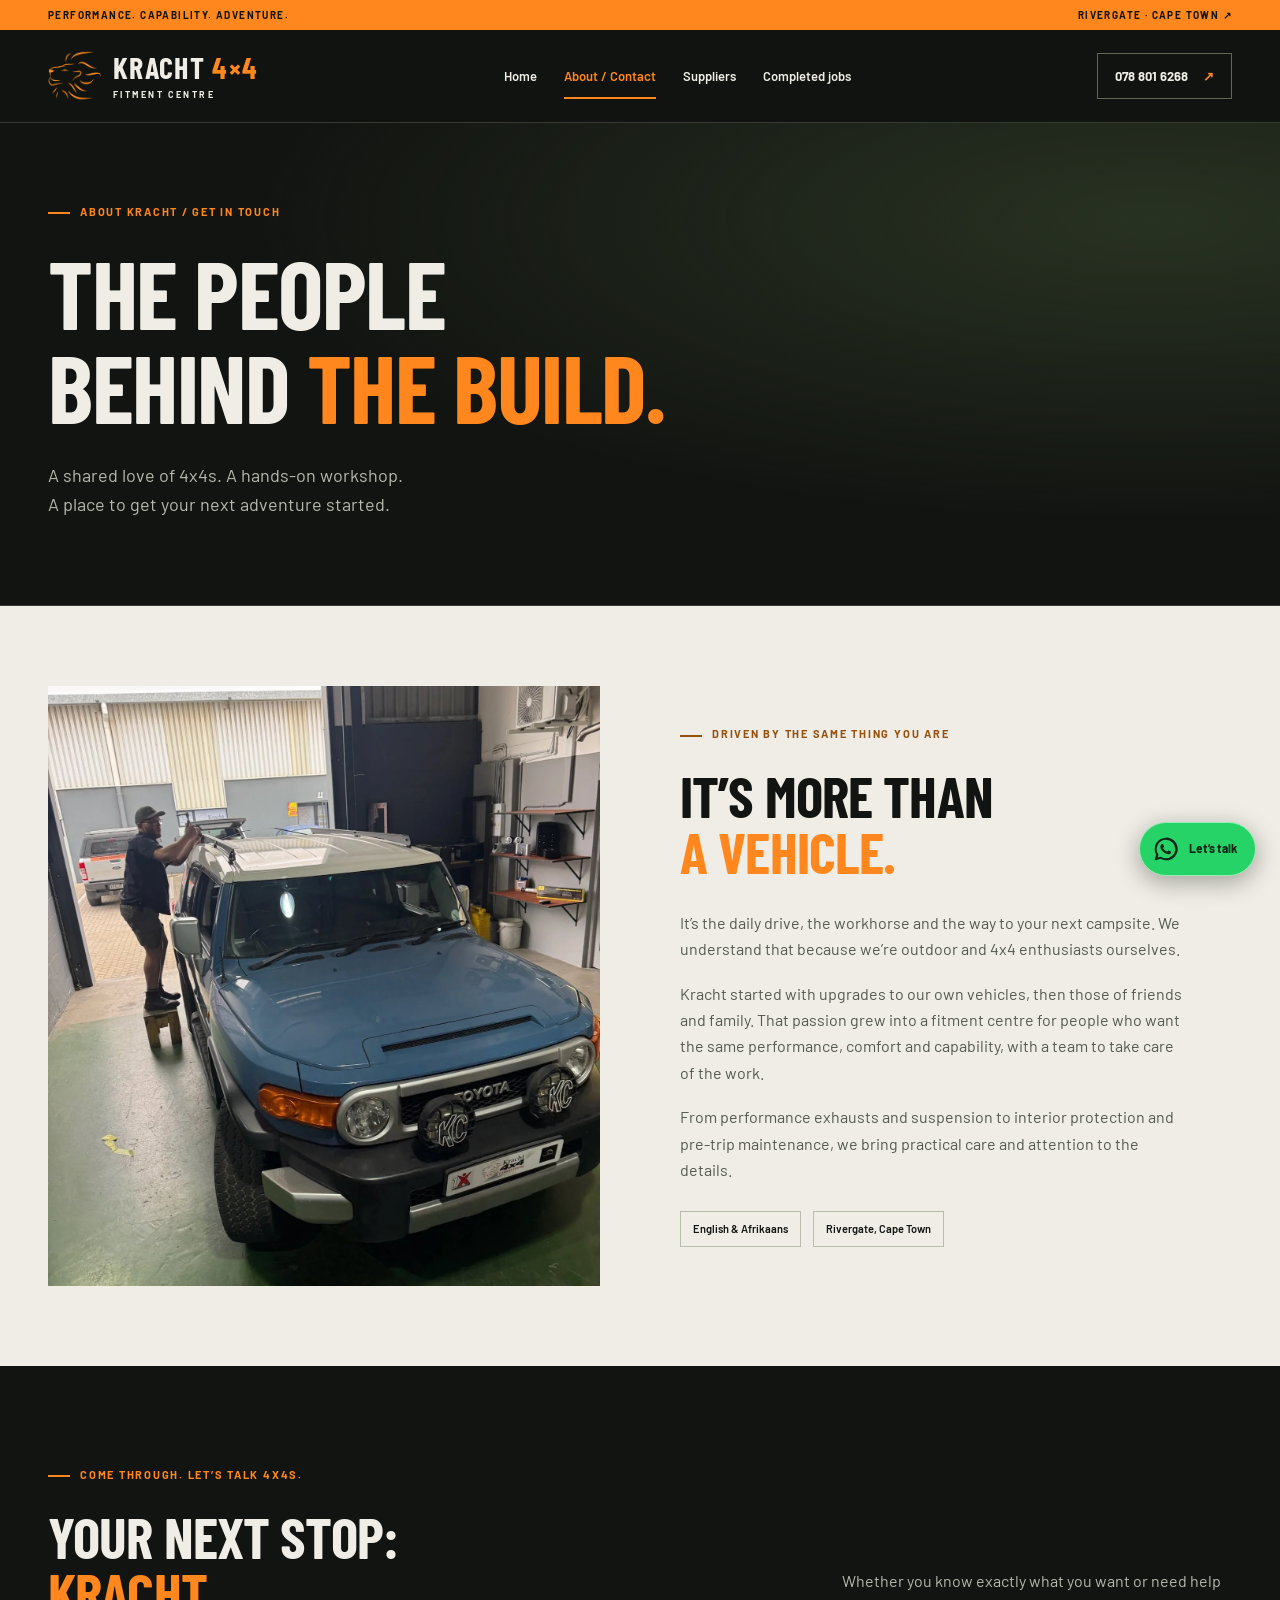
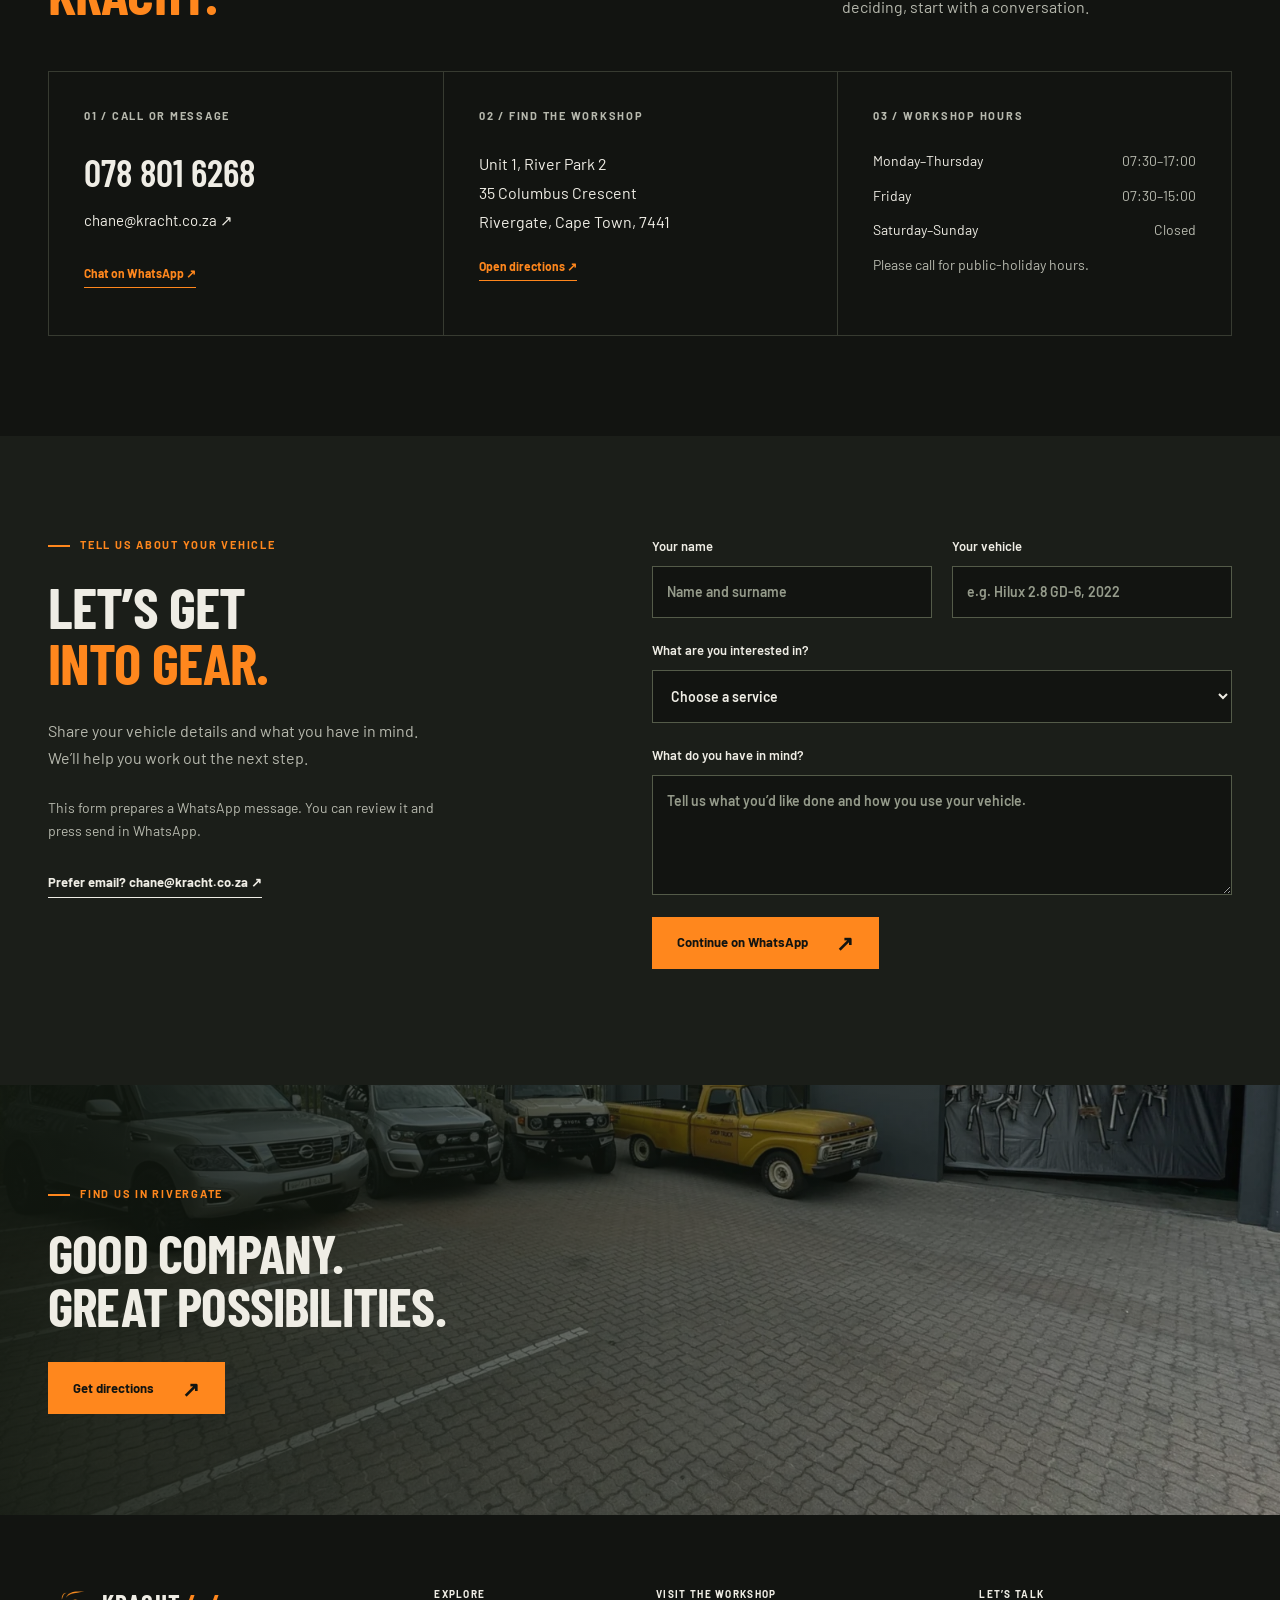
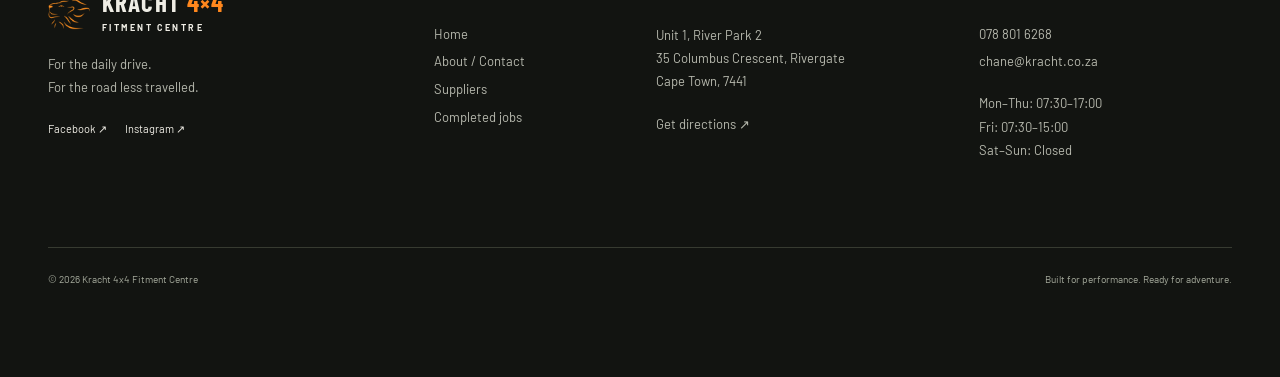
==== about-contact.html @ 754052b8 "Website draft 1" ====
<!doctype html><html lang="en-ZA"><head><meta charset="utf-8"><meta name="viewport" content="width=device-width,initial-scale=1"><title>About & Contact | Kracht 4x4 Cape Town</title><meta name="description" content="Meet Kracht 4x4 and visit our Rivergate workshop. Call 078 801 6268 or email chane@kracht.co.za for fitment, upgrades and maintenance."><meta name="theme-color" content="#121411"><link rel="canonical" href="https://krachtfitmentcentre.co.za/about-contact.html"><meta property="og:type" content="website"><meta property="og:title" content="About & Contact | Kracht 4x4 Cape Town"><meta property="og:description" content="Meet Kracht 4x4 and visit our Rivergate workshop. Call 078 801 6268 or email chane@kracht.co.za for fitment, upgrades and maintenance."><meta property="og:url" content="https://krachtfitmentcentre.co.za/about-contact.html"><meta property="og:image" content="https://krachtfitmentcentre.co.za/assets/site/workshop-lineup.webp"><meta name="twitter:card" content="summary_large_image"><link rel="icon" href="favicon.png"><link rel="preconnect" href="https://fonts.googleapis.com"><link rel="preconnect" href="https://fonts.gstatic.com" crossorigin><link href="https://fonts.googleapis.com/css2?family=Barlow+Condensed:wght@500;600;700;800&family=Barlow:wght@400;500;600;700&display=swap" rel="stylesheet"><link rel="stylesheet" href="assets/css/style.css"><script src="main.js" defer></script><script type="application/ld+json">{"@context": "https://schema.org", "@type": "AutoRepair", "name": "Kracht 4x4 Fitment Centre", "url": "https://krachtfitmentcentre.co.za/", "telephone": "+27788016268", "email": "chane@kracht.co.za", "address": {"@type": "PostalAddress", "streetAddress": "Unit 1, River Park 2, 35 Columbus Crescent, Rivergate", "addressLocality": "Cape Town", "postalCode": "7441", "addressCountry": "ZA"}, "openingHours": ["Mo-Th 07:30-17:00", "Fr 07:30-15:00"], "sameAs": ["https://www.facebook.com/Kracht4x4FitmentCentre", "https://www.instagram.com/kracht_4x4fitment/"]}</script></head><body><a class="skip-link" href="#main">Skip to content</a><div class="topbar"><div class="wrap"><span>PERFORMANCE. CAPABILITY. ADVENTURE.</span><a href="https://www.google.com/maps/dir/?api=1&destination=Kracht+4x4+Fitment+Centre+35+Columbus+Crescent+Cape+Town" target="_blank" rel="noopener">RIVERGATE · CAPE TOWN <span aria-hidden="true">↗</span></a></div></div><header class="site-header"><div class="wrap header-inner"><a class="brand" href="index.html" aria-label="Kracht 4x4 home"><img class="" src="assets/site/kracht-lion.webp" width="240" height="240" alt="" fetchpriority="high" decoding="async"><span>KRACHT <b>4×4</b><small>FITMENT CENTRE</small></span></a><nav id="site-nav" class="main-nav" aria-label="Main navigation"><a href="index.html" >Home</a><a href="about-contact.html" aria-current="page">About / Contact</a><a href="suppliers.html" >Suppliers</a><a href="completed-jobs.html" >Completed jobs</a></nav><a class="header-call" href="tel:+27788016268">078 801 6268 <span aria-hidden="true">↗</span></a><button class="nav-toggle" aria-label="Open menu" aria-controls="site-nav" aria-expanded="false"><span></span><span></span></button></div></header><main id="main"><section class="page-intro"><div class="wrap"><span class="eyebrow">About Kracht / Get in touch</span><h1>THE PEOPLE<br>BEHIND <em>THE BUILD.</em></h1><p>A shared love of 4x4s. A hands-on workshop.<br>A place to get your next adventure started.</p></div></section><section class="about-story cream"><div class="wrap story-split"><div><img class="" src="assets/site/fj-cruiser.webp" width="1400" height="1867" alt="Hands-on roof-rack fitment on an FJ Cruiser at Kracht" fetchpriority="high" decoding="async"></div><div class="story-copy"><span class="eyebrow">Driven by the same thing you are</span><h2>IT’S MORE THAN<br><em>A VEHICLE.</em></h2><p>It’s the daily drive, the workhorse and the way to your next campsite. We understand that because we’re outdoor and 4x4 enthusiasts ourselves.</p><p>Kracht started with upgrades to our own vehicles, then those of friends and family. That passion grew into a fitment centre for people who want the same performance, comfort and capability, with a team to take care of the work.</p><p>From performance exhausts and suspension to interior protection and pre-trip maintenance, we bring practical care and attention to the details.</p><div class="inline-tags"><span>English & Afrikaans</span><span>Rivergate, Cape Town</span></div></div></div></section><section class="section" id="contact"><div class="wrap"><div class="section-head"><div><span class="eyebrow">Come through. Let’s talk 4x4s.</span><h2>YOUR NEXT STOP:<br><em>KRACHT.</em></h2></div><p>Whether you know exactly what you want or need help deciding, start with a conversation.</p></div><div class="contact-grid"><div class="contact-card"><span class="small-label">01 / Call or message</span><a class="contact-large" href="tel:+27788016268">078 801 6268</a><a href="mailto:chane@kracht.co.za">chane@kracht.co.za ↗</a><a class="text-link" href="https://wa.me/27788016268" target="_blank" rel="noopener">Chat on WhatsApp ↗</a></div><div class="contact-card"><span class="small-label">02 / Find the workshop</span><address>Unit 1, River Park 2<br>35 Columbus Crescent<br>Rivergate, Cape Town, 7441</address><a class="text-link" href="https://www.google.com/maps/dir/?api=1&destination=Kracht+4x4+Fitment+Centre+35+Columbus+Crescent+Cape+Town" target="_blank" rel="noopener">Open directions ↗</a></div><div class="contact-card"><span class="small-label">03 / Workshop hours</span><dl class="hours"><div><dt>Monday–Thursday</dt><dd>07:30–17:00</dd></div><div><dt>Friday</dt><dd>07:30–15:00</dd></div><div><dt>Saturday–Sunday</dt><dd>Closed</dd></div></dl><p class="small">Please call for public-holiday hours.</p></div></div></div></section><section class="section muted" id="enquiry"><div class="wrap enquiry-grid"><div><span class="eyebrow">Tell us about your vehicle</span><h2>LET’S GET<br><em>INTO GEAR.</em></h2><p>Share your vehicle details and what you have in mind. We’ll help you work out the next step.</p><p class="form-explain">This form prepares a WhatsApp message. You can review it and press send in WhatsApp.</p><a class="text-link" href="mailto:chane@kracht.co.za">Prefer email? chane@kracht.co.za ↗</a></div><form id="quote-form"><div class="form-row"><label>Your name<input name="name" autocomplete="name" required maxlength="80" placeholder="Name and surname"></label><label>Your vehicle<input name="vehicle" required maxlength="120" placeholder="e.g. Hilux 2.8 GD-6, 2022"></label></div><label>What are you interested in?<select name="service" required><option value="">Choose a service</option>Performance exhausts & ECU tuning</option>Suspension upgrades</option>Maintenance & repairs</option>4x4 accessories & touring</option>Interior upgrades</option>Not sure yet — let’s chat</option></select></label><label>What do you have in mind?<textarea name="message" rows="4" required maxlength="1500" placeholder="Tell us what you’d like done and how you use your vehicle."></textarea></label><button type="submit" class="btn btn-primary">Continue on WhatsApp <span aria-hidden="true">↗</span></button><p id="form-status" role="status" class="small"></p><noscript><p>Please <a href="https://wa.me/27788016268">message us directly on WhatsApp</a> or call 078 801 6268.</p></noscript></form></div></section><section class="workshop-banner"><img class="" src="assets/site/workshop-lineup.webp" width="1600" height="701" alt="Vehicles outside Kracht’s Rivergate workshop" loading="lazy" decoding="async"><div class="wrap"><span class="eyebrow light">Find us in Rivergate</span><h2>GOOD COMPANY.<br>GREAT POSSIBILITIES.</h2><a class="btn btn-primary" href="https://www.google.com/maps/dir/?api=1&destination=Kracht+4x4+Fitment+Centre+35+Columbus+Crescent+Cape+Town">Get directions<span aria-hidden="true">↗</span></a></div></section></main><footer><div class="wrap footer-grid"><div><a class="brand" href="index.html" aria-label="Kracht 4x4 home"><img class="" src="assets/site/kracht-lion.webp" width="240" height="240" alt="" fetchpriority="high" decoding="async"><span>KRACHT <b>4×4</b><small>FITMENT CENTRE</small></span></a><p>For the daily drive.<br>For the road less travelled.</p><div class="socials"><a href="https://www.facebook.com/Kracht4x4FitmentCentre" target="_blank" rel="noopener">Facebook ↗</a><a href="https://www.instagram.com/kracht_4x4fitment/" target="_blank" rel="noopener">Instagram ↗</a></div></div><div><h3>Explore</h3><a href="index.html">Home</a><a href="about-contact.html">About / Contact</a><a href="suppliers.html">Suppliers</a><a href="completed-jobs.html">Completed jobs</a></div><div><h3>Visit the workshop</h3><address>Unit 1, River Park 2<br>35 Columbus Crescent, Rivergate<br>Cape Town, 7441</address><a href="https://www.google.com/maps/dir/?api=1&destination=Kracht+4x4+Fitment+Centre+35+Columbus+Crescent+Cape+Town" target="_blank" rel="noopener">Get directions ↗</a></div><div><h3>Let’s talk</h3><a href="tel:+27788016268">078 801 6268</a><a href="mailto:chane@kracht.co.za">chane@kracht.co.za</a><p>Mon–Thu: 07:30–17:00<br>Fri: 07:30–15:00<br>Sat–Sun: Closed</p></div></div><div class="wrap footer-bottom"><span>© <span data-year>2026</span> Kracht 4x4 Fitment Centre</span><span>Built for performance. Ready for adventure.</span></div></footer><a class="float-whatsapp" href="https://wa.me/27788016268" target="_blank" rel="noopener" aria-label="Chat to Kracht 4x4 on WhatsApp (opens in a new tab)"><svg viewBox="0 0 32 32" aria-hidden="true"><path fill="currentColor" d="M16 3a13 13 0 0 0-11.3 19.4L3 29l6.8-1.8A13 13 0 1 0 16 3Zm0 2.4a10.6 10.6 0 0 1 0 21.2c-2 0-3.8-.5-5.5-1.5l-.5-.3-3.4.9.9-3.3-.3-.5A10.6 10.6 0 0 1 16 5.4Zm-4.6 5.1c-.3 0-.6.1-.8.4-.8.8-1.1 1.7-1 2.7.1 2.1 1.8 4.4 3.4 5.8 1.6 1.4 3.7 2.5 5.7 2.6 1 .1 2.1-.4 2.7-1.2.3-.4.5-1.4.3-1.7-.2-.2-2.6-1.4-2.9-1.4-.4 0-.6.5-1.2 1.1-.2.2-.4.2-.7.1a9.3 9.3 0 0 1-4.1-3.6c-.2-.3-.2-.5 0-.7.5-.6 1-1 1-1.4 0-.3-1-2.6-1.2-2.8-.2-.1-.8-.1-1.2.1Z"/></svg><span>Let’s talk</span></a></body></html>
---- assets/css/style.css ----
:root{--ink:#121411;--panel:#1b1e19;--cream:#efede5;--muted:#b7b9ae;--orange:#ff871d;--line:#373b31;--font:'Barlow',Arial,sans-serif;--display:'Barlow Condensed','Arial Narrow',Impact,sans-serif}
*{box-sizing:border-box}html{scroll-behavior:smooth;scroll-padding-top:100px}body{margin:0;background:var(--ink);color:var(--cream);font-family:var(--font);font-size:17px;line-height:1.6;-webkit-font-smoothing:antialiased}img{max-width:100%;display:block;height:auto}a{color:inherit;text-decoration:none}button,input,select,textarea{font:inherit}button,a{-webkit-tap-highlight-color:transparent}button{cursor:pointer}button:disabled{cursor:default}::selection{background:var(--orange);color:var(--ink)}:focus-visible{outline:3px solid var(--orange);outline-offset:5px}h1,h2,h3,p{margin:0}h1,h2,h3{font-family:var(--display);font-weight:700;line-height:.98;letter-spacing:-.015em}h1{font-size:clamp(64px,7.5vw,116px)}h2{font-size:clamp(42px,4.5vw,68px)}h3{font-size:32px}em{font-style:normal;color:var(--orange)}p{line-height:1.65}button svg{pointer-events:none}.wrap{width:min(1280px,calc(100% - 96px));margin-inline:auto}.section{padding:100px 0}.cream{background:var(--cream);color:var(--ink)}.muted{background:var(--panel)}.eyebrow,.small-label{font-size:11px;font-weight:700;letter-spacing:.16em;text-transform:uppercase;display:block}.eyebrow{color:var(--orange);margin-bottom:24px}.cream .eyebrow{color:#96500e}.eyebrow:before{content:'';display:inline-block;width:22px;height:2px;background:currentColor;vertical-align:middle;margin-right:10px}.small-label{color:var(--muted)}.cream .small-label{color:#55594e}.small{font-size:14px;color:var(--muted)}.skip-link{position:fixed;z-index:100;left:20px;top:-70px;background:var(--orange);color:var(--ink);padding:12px}.skip-link:focus{top:10px}.topbar{background:var(--orange);color:var(--ink);font-size:10px;font-weight:700;letter-spacing:.14em;padding:7px 0}.topbar .wrap{display:flex;justify-content:space-between}.site-header{position:sticky;top:0;z-index:30;background:rgba(18,20,17,.98);border-bottom:1px solid var(--line)}.header-inner{display:flex;align-items:center;justify-content:space-between;height:92px;gap:28px}.brand{display:flex;align-items:center;gap:12px;flex-shrink:0}.brand img{width:53px;height:53px;object-fit:contain}.brand>span{font-family:var(--display);font-size:30px;font-weight:700;line-height:1;letter-spacing:.045em}.brand b{color:var(--orange)}.brand small{display:block;font:700 9px var(--font);letter-spacing:.27em;margin-top:7px}.main-nav{display:flex;gap:27px;align-items:center}.main-nav a{font-size:13px;font-weight:600;padding:35px 0;position:relative}.main-nav a:hover,.main-nav a[aria-current]{color:var(--orange)}.main-nav a[aria-current]:after{content:'';height:2px;background:var(--orange);position:absolute;bottom:22px;left:0;right:0}.header-call{padding:12px 17px;border:1px solid #5f6653;font-size:13px;font-weight:700;white-space:nowrap}.header-call span{color:var(--orange);margin-left:12px}.nav-toggle{display:none;background:none;border:1px solid var(--line);width:44px;height:44px;padding:10px;color:var(--cream)}.nav-toggle span{display:block;height:2px;background:currentColor;margin:6px 0;transition:transform .2s}.btn{display:inline-flex;gap:28px;align-items:center;justify-content:space-between;min-height:52px;padding:14px 24px;font-size:13px;font-weight:700;border:1px solid transparent;transition:background .2s,transform .2s}.btn span{font-size:21px;line-height:1}.btn-primary{background:var(--orange);color:var(--ink)}.btn-primary:hover{background:#ffa447;transform:translateY(-2px)}.btn-outline{border-color:#666d5c;background:transparent;color:var(--cream)}.btn-outline:hover{background:#31352c}.cream .btn-outline{color:var(--ink);border-color:#898c80}.cream .btn-outline:hover{background:#dfddd2}.actions{display:flex;gap:12px;flex-wrap:wrap}.text-link{display:inline-block;font-size:13px;font-weight:700;border-bottom:1px solid currentColor;padding-bottom:4px}.text-link:hover{color:var(--orange)}
.hero{position:relative;isolation:isolate;min-height:725px;overflow:hidden;background:#171d17}.hero-visual{position:absolute;inset:0 0 0 39%;z-index:-3}.hero-visual img{width:100%;height:100%;object-fit:cover;object-position:50% 55%}.hero-shade{position:absolute;inset:0;z-index:-2;background:linear-gradient(90deg,#121811 0%,#121811f2 27%,#12181197 48%,#12181108 72%),linear-gradient(0deg,#121811 0%,transparent 28%)}.hero:after{content:'';position:absolute;width:1px;background:#ffffff17;left:calc(50% - 1px);top:0;bottom:0;z-index:-1}.hero-content{padding-top:77px;padding-bottom:145px}.hero h1{font-size:clamp(70px,7.5vw,114px);line-height:.9;letter-spacing:-.018em;max-width:630px}.hero-content p{font-size:19px;color:#d0d3c7;margin:28px 0 31px;line-height:1.55}.hero .eyebrow{font-size:10px;margin-bottom:25px}.hero-caption{position:absolute;right:48px;bottom:150px;text-align:right;text-shadow:0 2px 5px #000}.hero-caption span{display:block;font-size:9px;letter-spacing:.18em}.hero-caption b{font-size:12px}.hero-bottom{position:absolute;bottom:0;left:0;right:0;border-top:1px solid #ffffff33;display:flex;align-items:center;gap:42px;height:82px;font-size:10px;letter-spacing:.14em;font-weight:600;color:#d5d7ce}.hero-bottom a{margin-left:auto;font-size:25px}.supplier-strip{background:#e7e5dc;color:var(--ink);padding:28px 0}.supplier-strip>.wrap{display:flex;gap:25px;align-items:center}.supplier-strip .small-label{color:#50544a;min-width:110px;font-size:9px}.brand-row{flex:1;display:grid;grid-template-columns:repeat(6,1fr);gap:18px}.brand-row img{height:64px;width:100%;object-fit:contain;mix-blend-mode:multiply}.supplier-strip .text-link{font-size:11px;white-space:nowrap}.section-head{display:flex;align-items:flex-end;justify-content:space-between;gap:50px;margin-bottom:50px}.section-head>p{max-width:390px;color:#555a4e;font-size:16px}.service-grid{display:grid;grid-template-columns:repeat(4,1fr);border-top:1px solid #bfc0b4}.service-card{padding:30px 28px 10px 0;position:relative}.service-card+.service-card{padding-left:28px;border-left:1px solid #c6c8bc}.service-number{display:block;color:#7c8172;font-size:11px;letter-spacing:.12em;margin-bottom:40px}.service-card h3{font-size:35px;line-height:1.05;text-transform:uppercase}.service-card p{font-size:15px;color:#53594b;margin:23px 0 32px}.service-card .small-label{font-size:9px;letter-spacing:.1em}.story-split{display:grid;grid-template-columns:1fr 1fr;gap:95px;align-items:center}.story-photo{position:relative}.story-photo>img{width:100%;height:600px;object-fit:cover;object-position:50% 62%}.photo-note{position:absolute;bottom:0;left:0;background:var(--orange);color:var(--ink);padding:14px 24px;font-size:10px;letter-spacing:.15em;font-weight:700}.story-copy h2{margin-bottom:30px}.story-copy p{color:var(--muted);margin:18px 0;font-size:16px;max-width:510px}.story-copy .btn{margin-top:20px}.cream .story-copy p{color:#55594e}.jobs-grid{display:grid;grid-template-columns:repeat(3,minmax(0,1fr));gap:28px;align-items:start}.job-card{background:var(--ink);border:1px solid var(--line);min-width:0}.job-photo{position:relative;height:330px;overflow:hidden}.zoom-photo{border:0;padding:0;background:none;display:block;width:100%;height:100%;text-align:left;position:relative}.zoom-photo img{width:100%;height:100%;object-fit:cover;transition:transform .5s}.zoom-photo:hover img{transform:scale(1.035)}.zoom-photo:focus-visible{outline-offset:-5px}.zoom-mark{position:absolute;right:16px;top:16px;width:34px;height:34px;background:#121411cf;color:var(--cream);display:grid;place-items:center;font-size:23px}.photo-label{position:absolute;bottom:0;left:0;padding:9px 16px;color:var(--ink);background:var(--orange);font-size:9px;font-weight:700;letter-spacing:.13em;text-transform:uppercase;pointer-events:none}.job-copy{padding:25px}.job-copy h3{font-size:29px;text-transform:uppercase;line-height:1.1}.job-copy p{font-size:15px;color:var(--muted);margin:15px 0 20px}.job-copy .text-link{font-size:12px}.job-copy details{border-top:1px solid var(--line);margin-top:20px}.job-copy summary{padding:18px 0 0;font-size:13px;font-weight:600;cursor:pointer;list-style:none;display:flex;justify-content:space-between}.job-copy summary::-webkit-details-marker{display:none}.job-copy summary span{color:var(--orange)}.job-copy details[open] summary span{transform:rotate(45deg)}.job-detail{padding-top:1px}.job-detail img{width:100%;max-height:350px;object-fit:cover;margin-top:12px}.job-detail a{display:inline-block;color:var(--orange);font-size:12px;margin-top:20px}.review-section{padding:90px 0;background:var(--cream);color:var(--ink)}.review-inner{display:grid;grid-template-columns:1fr 1.4fr;gap:100px;align-items:center}.review-inner .eyebrow{color:#96500e}.review-inner h2{font-size:46px}.review-inner blockquote{margin:0;border-left:2px solid #b5b9a9;padding-left:45px}.review-inner blockquote p{font-size:24px;line-height:1.5;font-weight:500}.review-inner cite{display:block;font-style:normal;font-size:12px;margin-top:20px}.review-inner blockquote a{display:inline-block;font-size:12px;margin-top:15px;text-decoration:underline}.cta{padding:74px 0;background:var(--orange);color:var(--ink);position:relative;overflow:hidden}.cta:after{content:'4×4';font-family:var(--display);font-size:320px;font-weight:800;position:absolute;right:15%;top:-65px;opacity:.055;pointer-events:none}.cta .wrap{display:flex;justify-content:space-between;gap:45px;align-items:center;position:relative;z-index:1}.cta .eyebrow{color:#492c11}.cta h2{font-size:78px}.cta p{font-size:18px;margin-bottom:25px}.cta .btn-primary{background:var(--ink);color:var(--cream)}.cta .btn-primary:hover{background:#343a2d}footer{padding-top:75px}.footer-grid{display:grid;grid-template-columns:1.35fr .7fr 1.1fr 1fr;gap:45px;padding-bottom:65px}.footer-grid h3{font-family:var(--font);font-size:10px;letter-spacing:.13em;text-transform:uppercase;margin-bottom:24px}.footer-grid p,.footer-grid address{font-size:13px;color:var(--muted);font-style:normal;line-height:1.8;margin:20px 0}.footer-grid>div>a:not(.brand){display:block;font-size:13px;color:var(--muted);margin:7px 0}.footer-grid a:hover{color:var(--orange)}.footer-grid .brand img{width:42px;height:42px}.footer-grid .brand>span{font-size:25px}.socials{display:flex;gap:18px;font-size:11px}.footer-bottom{display:flex;justify-content:space-between;gap:20px;font-size:10px;color:#a6ab9d;padding:23px 0 90px;border-top:1px solid var(--line)}.float-whatsapp{position:fixed;right:24px;bottom:24px;display:flex;gap:9px;align-items:center;z-index:35;background:#25d366;color:#102316;border:1px solid #9aebb6;border-radius:99px;padding:12px 18px 12px 12px;box-shadow:0 6px 25px #0005;font-size:12px;font-weight:700;transition:transform .2s}.float-whatsapp svg{width:28px;height:28px}.float-whatsapp:hover{transform:translateY(-3px)}
.page-intro{padding:80px 0 85px;background:radial-gradient(ellipse at 90% 20%,#283222 0%,transparent 55%),var(--ink);border-bottom:1px solid var(--line)}.page-intro h1{max-width:1000px;font-size:clamp(60px,7.5vw,110px)}.page-intro>div>p{margin-top:28px;color:var(--muted);font-size:18px}.about-story{padding:80px 0}.about-story img{width:100%;height:600px;object-fit:cover;object-position:50% 55%}.about-story .story-split{gap:80px}.inline-tags{display:flex;flex-wrap:wrap;gap:12px;margin-top:28px}.inline-tags span{padding:8px 12px;border:1px solid #b9bdae;font-size:11px;font-weight:600}.contact-grid{display:grid;grid-template-columns:repeat(3,1fr);border:1px solid var(--line)}.contact-card{padding:35px}.contact-card+.contact-card{border-left:1px solid var(--line)}.contact-card .small-label{margin-bottom:26px}.contact-card address{font-style:normal;line-height:1.8;font-size:16px}.contact-card>a{display:block;font-size:15px;margin-bottom:12px}.contact-card .contact-large{font-family:var(--display);font-size:38px;font-weight:600;line-height:1.2;white-space:nowrap}.contact-card .text-link{display:inline-block;margin-top:20px;font-size:12px;color:var(--orange)}.hours{margin:0}.hours>div{display:flex;justify-content:space-between;gap:10px;font-size:14px;margin-bottom:12px}.hours dd{margin:0;color:var(--muted);white-space:nowrap}.enquiry-grid{display:grid;grid-template-columns:1fr 1.15fr;gap:100px}.enquiry-grid h2{margin-bottom:28px}.enquiry-grid>div>p{color:var(--muted);max-width:400px;font-size:16px}.enquiry-grid .form-explain{font-size:14px;margin:25px 0}.enquiry-grid .text-link{font-size:13px}form label{display:block;font-size:13px;font-weight:600;margin-bottom:22px}.form-row{display:grid;grid-template-columns:1fr 1fr;gap:20px}input,select,textarea{display:block;width:100%;margin-top:9px;border:1px solid #545b49;background:var(--ink);color:var(--cream);padding:14px;font-size:14px;border-radius:0}textarea{resize:vertical;min-height:120px}input::placeholder,textarea::placeholder{color:#959b8b}select{min-height:53px}#form-status{margin-top:16px}#form-status a{color:var(--orange);text-decoration:underline}.workshop-banner{position:relative;min-height:430px;display:flex;align-items:center;isolation:isolate}.workshop-banner>img{position:absolute;inset:0;width:100%;height:100%;object-fit:cover;z-index:-2}.workshop-banner:after{content:'';position:absolute;inset:0;background:linear-gradient(90deg,#11170feb, #11170f45);z-index:-1}.workshop-banner h2{font-size:54px;margin-bottom:30px}.workshop-banner .wrap{padding:70px 0}.filter-heading{display:flex;justify-content:space-between;align-items:center;margin-bottom:25px;gap:20px}.filter-heading .eyebrow{margin:0}.result-count{font-size:12px;color:var(--muted)}.cream .result-count{color:#525848}.filter-bar{display:flex;gap:8px;flex-wrap:wrap;margin-bottom:40px}.filter-btn{background:transparent;color:var(--cream);border:1px solid #666c5b;padding:10px 20px;min-height:44px;font-size:12px;font-weight:600}.filter-btn[aria-pressed=true]{background:var(--orange);color:var(--ink);border-color:var(--orange)}.filter-btn:hover{border-color:var(--orange)}.cream .filter-btn{color:var(--ink);border-color:#a5aa98}.cream .filter-btn[aria-pressed=true]{background:var(--ink);color:var(--cream)}.supplier-grid{display:grid;grid-template-columns:repeat(4,minmax(0,1fr));gap:20px}.supplier-card{background:#fff;border:1px solid #d4d7cb;min-width:0}.supplier-logo{height:155px;display:flex;align-items:center;justify-content:center;padding:20px}.supplier-logo img{width:100%;height:100%;object-fit:contain}.supplier-card>div:last-child{padding:17px 20px 20px;border-top:1px solid #e3e5dc}.supplier-card h2{font-family:var(--font);font-size:15px;line-height:1.4;letter-spacing:0;font-weight:600}.supplier-card .small-label{font-size:9px;margin-top:6px;letter-spacing:.1em}.supplier-note{font-size:14px;color:#53594b;padding-top:35px;max-width:670px}.supplier-end{display:grid;grid-template-columns:1fr 1fr;gap:100px;align-items:center}.supplier-end p{color:var(--muted);margin-bottom:25px}.gallery-footer{margin-top:55px;text-align:center;padding:35px;border-top:1px solid var(--line)}.gallery-footer p{color:var(--muted);margin-bottom:15px;font-size:15px}[hidden]{display:none!important}dialog{background:var(--ink);border:1px solid #5c6251;color:var(--cream);max-width:min(1000px,92vw);max-height:92dvh;padding:20px;overflow:auto}dialog::backdrop{background:#000d;backdrop-filter:blur(5px)}dialog>img{max-height:76dvh;width:auto;max-width:100%;object-fit:contain;margin:auto}dialog>p{padding-top:15px;font-size:14px}.dialog-close{position:sticky;top:0;float:right;z-index:2;border:1px solid #fff6;background:var(--ink);color:white;font-size:28px;width:42px;height:42px;margin-bottom:10px}
@media(min-width:1600px){.hero-visual{left:45%}.hero-visual img{object-position:50% 60%}}
@media(max-width:1150px){.wrap{width:calc(100% - 64px)}.main-nav{gap:20px}.header-call{display:none}.hero{min-height:690px}.hero-content{padding-top:70px}.hero h1{font-size:95px}.hero-caption{right:32px}.supplier-strip .small-label{display:none}.story-split,.about-story .story-split{gap:50px}.story-photo>img{height:520px}.service-card{padding-right:18px}.service-card+.service-card{padding-left:18px}.service-card h3{font-size:30px}.contact-card{padding:25px}.contact-card .contact-large{font-size:32px}.enquiry-grid{gap:50px}.footer-grid{gap:28px}.job-photo{height:280px}.job-copy{padding:20px}.supplier-grid{gap:15px}}
@media(max-width:850px){.wrap{width:calc(100% - 40px)}.topbar{font-size:9px}.topbar .wrap>span{letter-spacing:.06em}.header-inner{height:76px}.brand img{width:43px;height:43px}.brand>span{font-size:26px}.nav-toggle{display:block}.main-nav{display:none;position:absolute;left:0;right:0;top:76px;background:var(--ink);border-bottom:1px solid var(--line);padding:18px 24px 28px;box-shadow:0 20px 30px #0005;max-height:calc(100dvh - 76px);overflow:auto}.main-nav.open{display:flex;flex-direction:column;align-items:stretch;gap:0}.main-nav a{padding:17px 0;font-size:17px;border-bottom:1px solid var(--line)}.main-nav a[aria-current]:after{display:none}.nav-toggle[aria-expanded=true] span:first-child{transform:translateY(4px) rotate(45deg)}.nav-toggle[aria-expanded=true] span:last-child{transform:translateY(-4px) rotate(-45deg)}.section{padding:72px 0}.hero{min-height:720px}.hero-visual{inset:0 0 0 20%}.hero-shade{background:linear-gradient(90deg,#121811eb,#12181180 60%,#12181144),linear-gradient(0deg,#121811,transparent 55%)}.hero-content{padding-top:65px}.hero h1{font-size:89px}.hero-caption{display:none}.hero-bottom{gap:20px;font-size:8px;letter-spacing:.08em}.hero-bottom span:nth-child(2){display:none}.supplier-strip .wrap{display:block}.brand-row{gap:15px}.supplier-strip .text-link{display:block;text-align:center;width:max-content;margin:18px auto 0}.brand-row img{height:45px}.section-head{gap:25px}.section-head>p{max-width:300px}.service-grid{grid-template-columns:repeat(2,1fr)}.service-card{padding:25px 25px 30px 0!important}.service-card+.service-card{border-left:0}.service-card:nth-child(even){padding-left:25px!important;border-left:1px solid #c6c8bc}.service-card:nth-child(n+3){border-top:1px solid #bfc0b4}.service-number{margin-bottom:25px}.story-split,.about-story .story-split{gap:35px}.story-photo>img{height:500px}.story-copy h2{font-size:48px}.jobs-grid{grid-template-columns:repeat(2,minmax(0,1fr));gap:20px}.home-jobs .job-card:last-child{display:none}.review-inner{gap:40px}.review-inner blockquote{padding-left:28px}.review-inner blockquote p{font-size:20px}.cta h2{font-size:66px}.cta .wrap{gap:30px}.cta .eyebrow{font-size:9px}.footer-grid{grid-template-columns:1fr 1fr;gap:35px 50px}.footer-grid>div:nth-child(n+3){border-top:1px solid var(--line);padding-top:30px}.page-intro{padding:65px 0}.page-intro h1{font-size:80px}.about-story{padding:60px 0}.about-story img{height:590px}.contact-grid{grid-template-columns:1fr}.contact-card+.contact-card{border-left:0;border-top:1px solid var(--line)}.contact-card{padding:30px}.hours{max-width:400px}.enquiry-grid{grid-template-columns:1fr;gap:40px}.enquiry-grid>div>p{max-width:520px}.supplier-grid{grid-template-columns:repeat(3,minmax(0,1fr))}.supplier-logo{height:130px;padding:15px}.supplier-end{gap:40px}.supplier-card h2{font-size:13px}.supplier-card>div:last-child{padding:15px}.float-whatsapp{right:16px;bottom:16px}}
@media(max-width:560px){body{font-size:16px}.topbar .wrap>span{font-size:8px}.topbar .wrap>a{font-size:8px;letter-spacing:.04em}.brand>span{font-size:24px}.brand small{font-size:8px}.hero{min-height:735px}.hero-visual{inset:0;opacity:.75}.hero-visual img{object-position:55% 50%}.hero-shade{background:linear-gradient(90deg,#121811e8,#12181165),linear-gradient(0deg,#121811 1%,#12181135 80%)}.hero-content{padding-top:65px;padding-bottom:140px}.hero h1{font-size:clamp(65px,17vw,90px);line-height:.94}.hero .eyebrow{font-size:8px;letter-spacing:.12em}.hero-content p{font-size:17px;margin-top:24px}.hero .actions{flex-direction:column;align-items:flex-start;gap:12px}.hero .btn{min-width:225px}.hero-bottom{height:68px;gap:18px;font-size:8px}.brand-row{grid-template-columns:repeat(3,1fr);gap:14px 25px}.brand-row img{height:43px}.supplier-strip{padding:24px 0}.section{padding:60px 0}.section-head{display:block;margin-bottom:35px}.section-head>p{margin-top:25px;max-width:100%}.section-head>.btn{margin-top:25px}h2{font-size:46px}.service-card{padding:22px 17px 22px 0!important}.service-card:nth-child(even){padding-left:17px!important}.service-card h3{font-size:28px}.service-card p{font-size:14px;margin:18px 0 22px}.service-card .small-label{font-size:8px;letter-spacing:.06em}.story-split,.about-story .story-split{grid-template-columns:1fr;gap:40px}.story-photo>img{height:430px}.story-copy h2{font-size:52px}.story-copy p{font-size:16px}.jobs-grid{grid-template-columns:1fr}.home-jobs .job-card:last-child{display:block}.job-photo{height:340px}.job-copy{padding:24px}.job-copy h3{font-size:31px}.review-section{padding:60px 0}.review-inner{grid-template-columns:1fr;gap:35px}.review-inner h2{font-size:44px}.review-inner blockquote{padding-left:22px}.review-inner blockquote p{font-size:20px}.cta{padding:60px 0}.cta .wrap{display:block}.cta h2{font-size:70px}.cta p{margin-top:25px;font-size:16px}.footer-grid{grid-template-columns:1fr 1fr;gap:35px 20px}.footer-grid>div:first-child{grid-column:span 2}.footer-grid>div:nth-child(4){grid-column:span 2}.footer-grid>div:nth-child(3){border:0;padding:0}.footer-grid .brand img{width:48px;height:48px}.footer-grid .brand>span{font-size:30px}.footer-grid h3{font-size:9px}.footer-grid address,.footer-grid>div>a:not(.brand){font-size:12px}.footer-bottom{display:block;font-size:9px;padding-bottom:100px}.footer-bottom>span{display:block;margin-bottom:8px}.float-whatsapp{padding:11px;border-radius:50%}.float-whatsapp span{display:none}.float-whatsapp svg{width:29px;height:29px}.page-intro{padding:55px 0 60px}.page-intro h1{font-size:clamp(56px,13.4vw,80px)}.page-intro>div>p{font-size:16px;margin-top:25px}.about-story img{height:440px}.form-row{grid-template-columns:1fr;gap:0}.contact-card{padding:27px}.filter-bar{gap:8px;margin-bottom:28px}.filter-btn{padding:10px 15px;font-size:11px}.filter-heading{align-items:flex-start}.filter-heading .eyebrow{font-size:9px}.supplier-grid{grid-template-columns:repeat(2,minmax(0,1fr));gap:12px}.supplier-logo{height:115px;padding:12px}.supplier-card>div:last-child{padding:12px}.supplier-card h2{font-size:13px}.supplier-card .small-label{font-size:8px}.supplier-end{grid-template-columns:1fr;gap:25px}.supplier-note{font-size:13px}.workshop-banner h2{font-size:45px}.workshop-banner>img{object-position:60%}.gallery-footer{padding:30px 0}.enquiry-grid .text-link{font-size:12px}dialog{padding:12px;max-width:95vw}.dialog-close{width:44px;height:44px}}
@media(prefers-reduced-motion:reduce){html{scroll-behavior:auto}*,*:before,*:after{transition:none!important;animation:none!important}}
.section:not(.cream) .section-head>p{color:var(--muted)}
@media(max-width:380px){.service-grid{grid-template-columns:1fr}.service-card,.service-card:nth-child(even){padding:24px 0!important;border-left:0}.service-card+.service-card{border-top:1px solid #bfc0b4}}
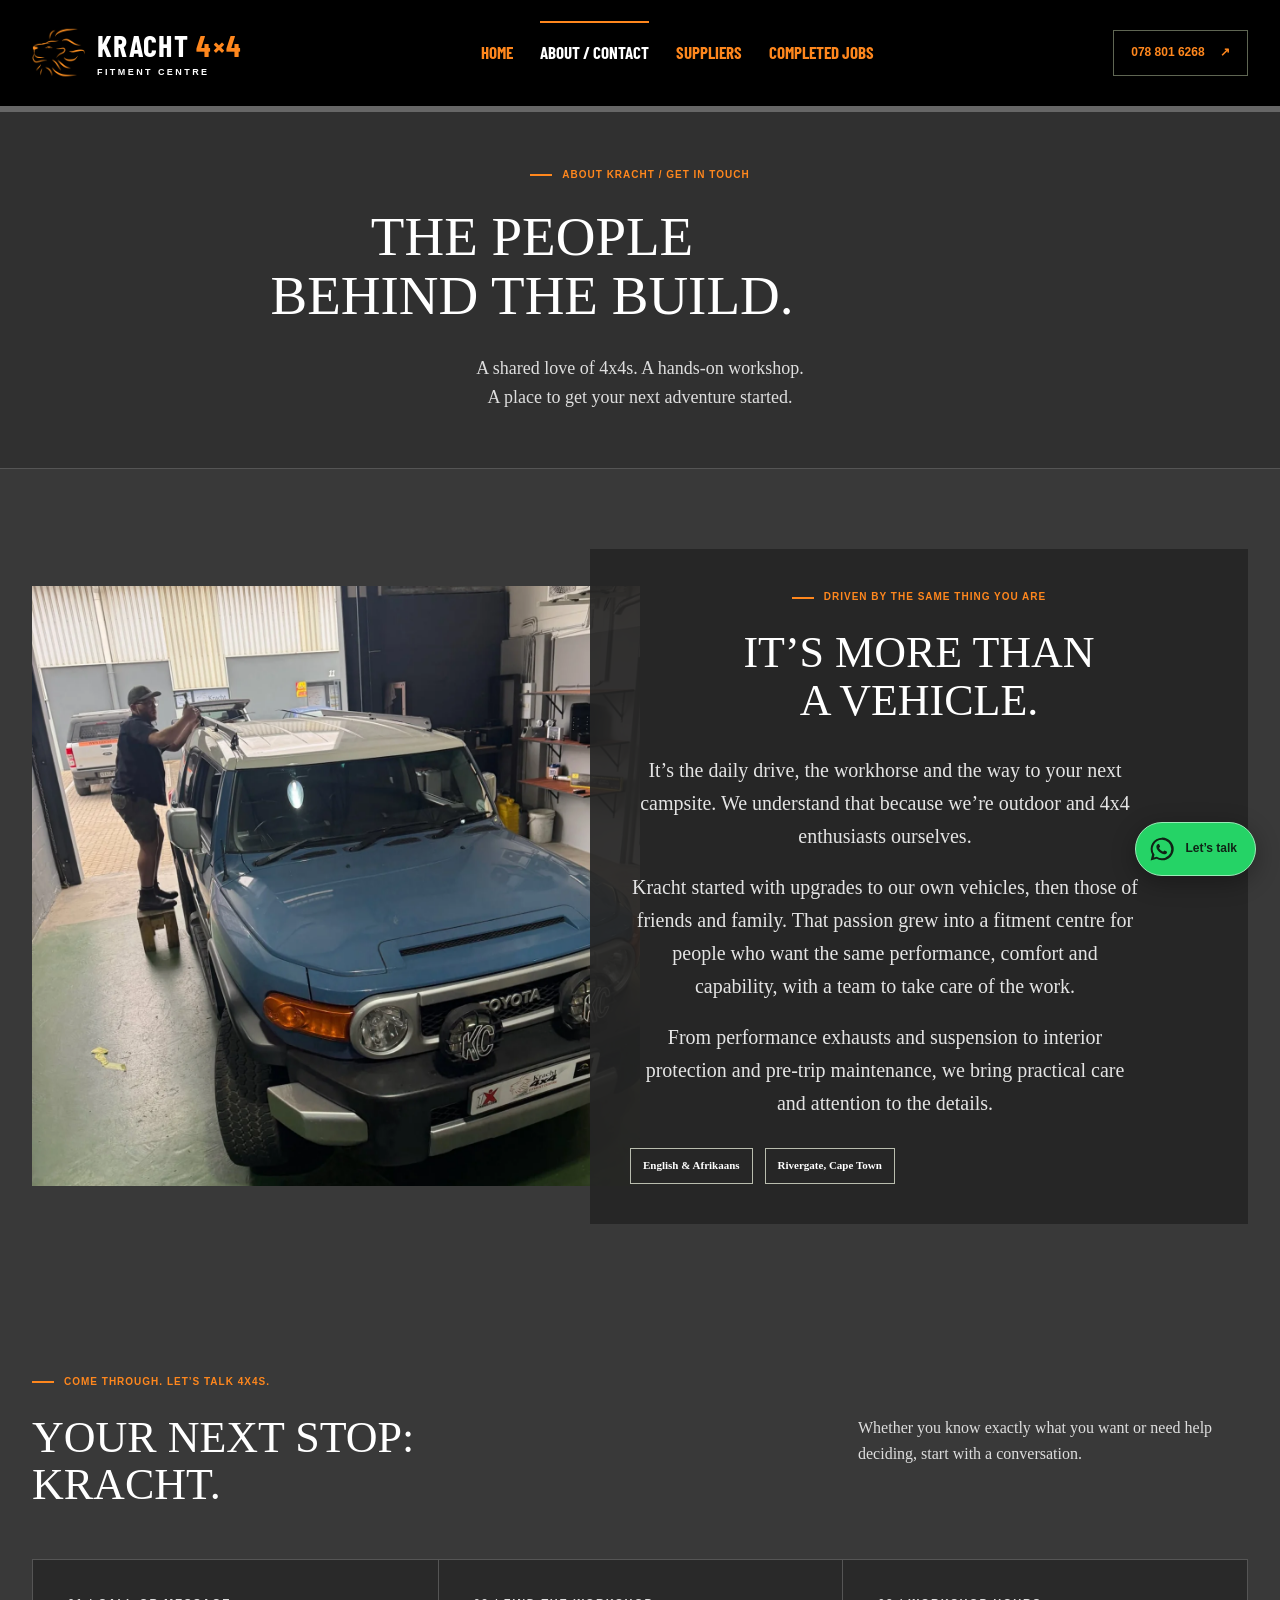
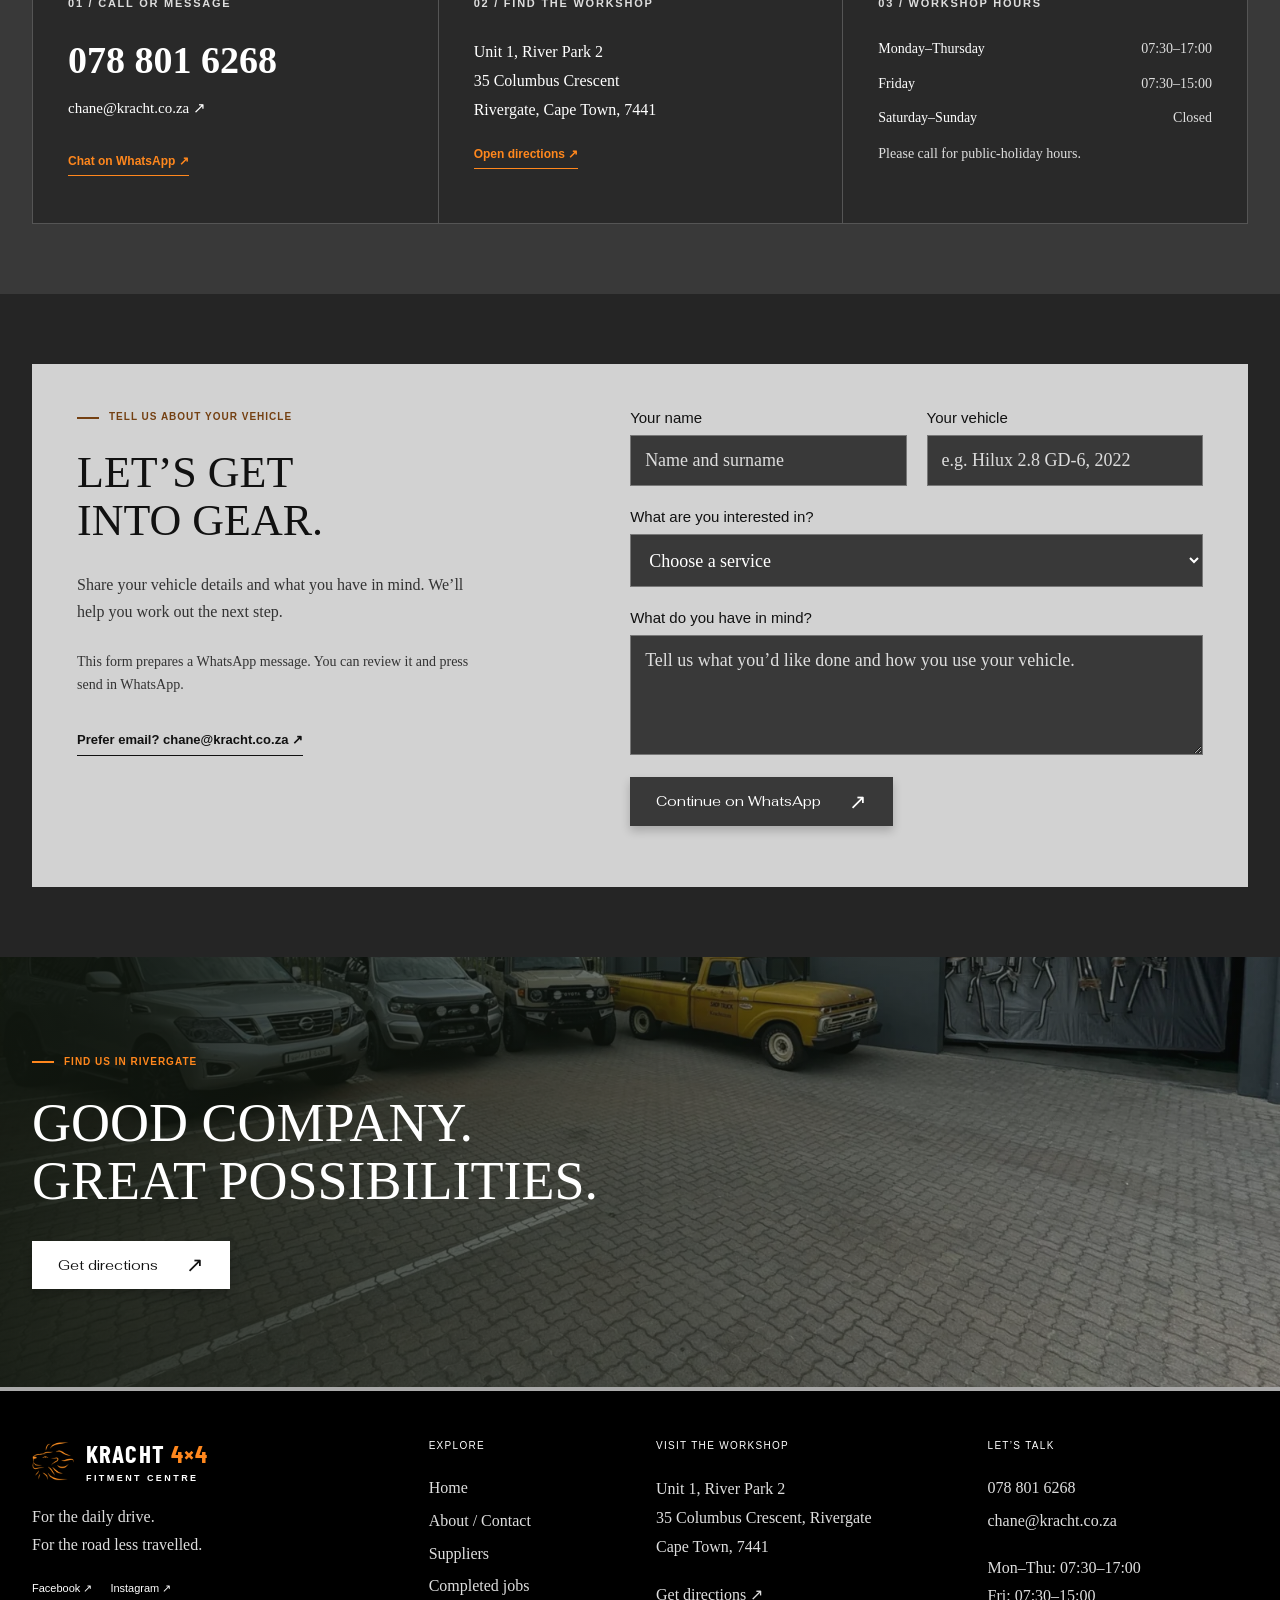
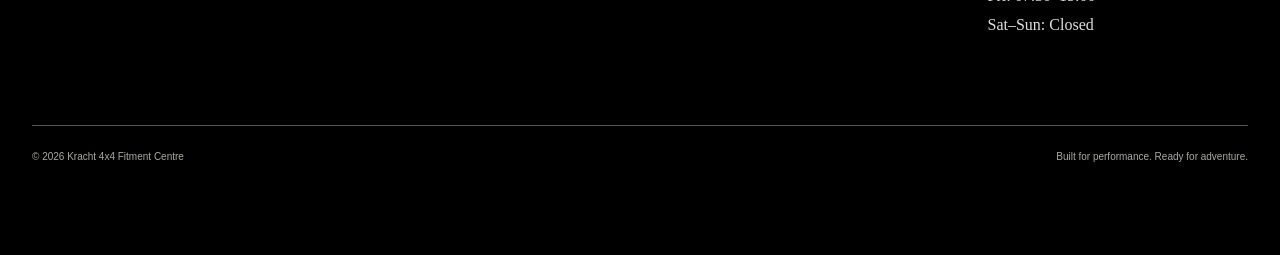
==== commit 53988ba4: "Layout update" ====
--- a/about-contact.html
+++ b/about-contact.html
@@ -1 +1 @@
-<!doctype html><html lang="en-ZA"><head><meta charset="utf-8"><meta name="viewport" content="width=device-width,initial-scale=1"><title>About & Contact | Kracht 4x4 Cape Town</title><meta name="description" content="Meet Kracht 4x4 and visit our Rivergate workshop. Call 078 801 6268 or email chane@kracht.co.za for fitment, upgrades and maintenance."><meta name="theme-color" content="#121411"><link rel="canonical" href="https://krachtfitmentcentre.co.za/about-contact.html"><meta property="og:type" content="website"><meta property="og:title" content="About & Contact | Kracht 4x4 Cape Town"><meta property="og:description" content="Meet Kracht 4x4 and visit our Rivergate workshop. Call 078 801 6268 or email chane@kracht.co.za for fitment, upgrades and maintenance."><meta property="og:url" content="https://krachtfitmentcentre.co.za/about-contact.html"><meta property="og:image" content="https://krachtfitmentcentre.co.za/assets/site/workshop-lineup.webp"><meta name="twitter:card" content="summary_large_image"><link rel="icon" href="favicon.png"><link rel="preconnect" href="https://fonts.googleapis.com"><link rel="preconnect" href="https://fonts.gstatic.com" crossorigin><link href="https://fonts.googleapis.com/css2?family=Barlow+Condensed:wght@500;600;700;800&family=Barlow:wght@400;500;600;700&display=swap" rel="stylesheet"><link rel="stylesheet" href="assets/css/style.css"><script src="main.js" defer></script><script type="application/ld+json">{"@context": "https://schema.org", "@type": "AutoRepair", "name": "Kracht 4x4 Fitment Centre", "url": "https://krachtfitmentcentre.co.za/", "telephone": "+27788016268", "email": "chane@kracht.co.za", "address": {"@type": "PostalAddress", "streetAddress": "Unit 1, River Park 2, 35 Columbus Crescent, Rivergate", "addressLocality": "Cape Town", "postalCode": "7441", "addressCountry": "ZA"}, "openingHours": ["Mo-Th 07:30-17:00", "Fr 07:30-15:00"], "sameAs": ["https://www.facebook.com/Kracht4x4FitmentCentre", "https://www.instagram.com/kracht_4x4fitment/"]}</script></head><body><a class="skip-link" href="#main">Skip to content</a><div class="topbar"><div class="wrap"><span>PERFORMANCE. CAPABILITY. ADVENTURE.</span><a href="https://www.google.com/maps/dir/?api=1&destination=Kracht+4x4+Fitment+Centre+35+Columbus+Crescent+Cape+Town" target="_blank" rel="noopener">RIVERGATE · CAPE TOWN <span aria-hidden="true">↗</span></a></div></div><header class="site-header"><div class="wrap header-inner"><a class="brand" href="index.html" aria-label="Kracht 4x4 home"><img class="" src="assets/site/kracht-lion.webp" width="240" height="240" alt="" fetchpriority="high" decoding="async"><span>KRACHT <b>4×4</b><small>FITMENT CENTRE</small></span></a><nav id="site-nav" class="main-nav" aria-label="Main navigation"><a href="index.html" >Home</a><a href="about-contact.html" aria-current="page">About / Contact</a><a href="suppliers.html" >Suppliers</a><a href="completed-jobs.html" >Completed jobs</a></nav><a class="header-call" href="tel:+27788016268">078 801 6268 <span aria-hidden="true">↗</span></a><button class="nav-toggle" aria-label="Open menu" aria-controls="site-nav" aria-expanded="false"><span></span><span></span></button></div></header><main id="main"><section class="page-intro"><div class="wrap"><span class="eyebrow">About Kracht / Get in touch</span><h1>THE PEOPLE<br>BEHIND <em>THE BUILD.</em></h1><p>A shared love of 4x4s. A hands-on workshop.<br>A place to get your next adventure started.</p></div></section><section class="about-story cream"><div class="wrap story-split"><div><img class="" src="assets/site/fj-cruiser.webp" width="1400" height="1867" alt="Hands-on roof-rack fitment on an FJ Cruiser at Kracht" fetchpriority="high" decoding="async"></div><div class="story-copy"><span class="eyebrow">Driven by the same thing you are</span><h2>IT’S MORE THAN<br><em>A VEHICLE.</em></h2><p>It’s the daily drive, the workhorse and the way to your next campsite. We understand that because we’re outdoor and 4x4 enthusiasts ourselves.</p><p>Kracht started with upgrades to our own vehicles, then those of friends and family. That passion grew into a fitment centre for people who want the same performance, comfort and capability, with a team to take care of the work.</p><p>From performance exhausts and suspension to interior protection and pre-trip maintenance, we bring practical care and attention to the details.</p><div class="inline-tags"><span>English & Afrikaans</span><span>Rivergate, Cape Town</span></div></div></div></section><section class="section" id="contact"><div class="wrap"><div class="section-head"><div><span class="eyebrow">Come through. Let’s talk 4x4s.</span><h2>YOUR NEXT STOP:<br><em>KRACHT.</em></h2></div><p>Whether you know exactly what you want or need help deciding, start with a conversation.</p></div><div class="contact-grid"><div class="contact-card"><span class="small-label">01 / Call or message</span><a class="contact-large" href="tel:+27788016268">078 801 6268</a><a href="mailto:chane@kracht.co.za">chane@kracht.co.za ↗</a><a class="text-link" href="https://wa.me/27788016268" target="_blank" rel="noopener">Chat on WhatsApp ↗</a></div><div class="contact-card"><span class="small-label">02 / Find the workshop</span><address>Unit 1, River Park 2<br>35 Columbus Crescent<br>Rivergate, Cape Town, 7441</address><a class="text-link" href="https://www.google.com/maps/dir/?api=1&destination=Kracht+4x4+Fitment+Centre+35+Columbus+Crescent+Cape+Town" target="_blank" rel="noopener">Open directions ↗</a></div><div class="contact-card"><span class="small-label">03 / Workshop hours</span><dl class="hours"><div><dt>Monday–Thursday</dt><dd>07:30–17:00</dd></div><div><dt>Friday</dt><dd>07:30–15:00</dd></div><div><dt>Saturday–Sunday</dt><dd>Closed</dd></div></dl><p class="small">Please call for public-holiday hours.</p></div></div></div></section><section class="section muted" id="enquiry"><div class="wrap enquiry-grid"><div><span class="eyebrow">Tell us about your vehicle</span><h2>LET’S GET<br><em>INTO GEAR.</em></h2><p>Share your vehicle details and what you have in mind. We’ll help you work out the next step.</p><p class="form-explain">This form prepares a WhatsApp message. You can review it and press send in WhatsApp.</p><a class="text-link" href="mailto:chane@kracht.co.za">Prefer email? chane@kracht.co.za ↗</a></div><form id="quote-form"><div class="form-row"><label>Your name<input name="name" autocomplete="name" required maxlength="80" placeholder="Name and surname"></label><label>Your vehicle<input name="vehicle" required maxlength="120" placeholder="e.g. Hilux 2.8 GD-6, 2022"></label></div><label>What are you interested in?<select name="service" required><option value="">Choose a service</option>Performance exhausts & ECU tuning</option>Suspension upgrades</option>Maintenance & repairs</option>4x4 accessories & touring</option>Interior upgrades</option>Not sure yet — let’s chat</option></select></label><label>What do you have in mind?<textarea name="message" rows="4" required maxlength="1500" placeholder="Tell us what you’d like done and how you use your vehicle."></textarea></label><button type="submit" class="btn btn-primary">Continue on WhatsApp <span aria-hidden="true">↗</span></button><p id="form-status" role="status" class="small"></p><noscript><p>Please <a href="https://wa.me/27788016268">message us directly on WhatsApp</a> or call 078 801 6268.</p></noscript></form></div></section><section class="workshop-banner"><img class="" src="assets/site/workshop-lineup.webp" width="1600" height="701" alt="Vehicles outside Kracht’s Rivergate workshop" loading="lazy" decoding="async"><div class="wrap"><span class="eyebrow light">Find us in Rivergate</span><h2>GOOD COMPANY.<br>GREAT POSSIBILITIES.</h2><a class="btn btn-primary" href="https://www.google.com/maps/dir/?api=1&destination=Kracht+4x4+Fitment+Centre+35+Columbus+Crescent+Cape+Town">Get directions<span aria-hidden="true">↗</span></a></div></section></main><footer><div class="wrap footer-grid"><div><a class="brand" href="index.html" aria-label="Kracht 4x4 home"><img class="" src="assets/site/kracht-lion.webp" width="240" height="240" alt="" fetchpriority="high" decoding="async"><span>KRACHT <b>4×4</b><small>FITMENT CENTRE</small></span></a><p>For the daily drive.<br>For the road less travelled.</p><div class="socials"><a href="https://www.facebook.com/Kracht4x4FitmentCentre" target="_blank" rel="noopener">Facebook ↗</a><a href="https://www.instagram.com/kracht_4x4fitment/" target="_blank" rel="noopener">Instagram ↗</a></div></div><div><h3>Explore</h3><a href="index.html">Home</a><a href="about-contact.html">About / Contact</a><a href="suppliers.html">Suppliers</a><a href="completed-jobs.html">Completed jobs</a></div><div><h3>Visit the workshop</h3><address>Unit 1, River Park 2<br>35 Columbus Crescent, Rivergate<br>Cape Town, 7441</address><a href="https://www.google.com/maps/dir/?api=1&destination=Kracht+4x4+Fitment+Centre+35+Columbus+Crescent+Cape+Town" target="_blank" rel="noopener">Get directions ↗</a></div><div><h3>Let’s talk</h3><a href="tel:+27788016268">078 801 6268</a><a href="mailto:chane@kracht.co.za">chane@kracht.co.za</a><p>Mon–Thu: 07:30–17:00<br>Fri: 07:30–15:00<br>Sat–Sun: Closed</p></div></div><div class="wrap footer-bottom"><span>© <span data-year>2026</span> Kracht 4x4 Fitment Centre</span><span>Built for performance. Ready for adventure.</span></div></footer><a class="float-whatsapp" href="https://wa.me/27788016268" target="_blank" rel="noopener" aria-label="Chat to Kracht 4x4 on WhatsApp (opens in a new tab)"><svg viewBox="0 0 32 32" aria-hidden="true"><path fill="currentColor" d="M16 3a13 13 0 0 0-11.3 19.4L3 29l6.8-1.8A13 13 0 1 0 16 3Zm0 2.4a10.6 10.6 0 0 1 0 21.2c-2 0-3.8-.5-5.5-1.5l-.5-.3-3.4.9.9-3.3-.3-.5A10.6 10.6 0 0 1 16 5.4Zm-4.6 5.1c-.3 0-.6.1-.8.4-.8.8-1.1 1.7-1 2.7.1 2.1 1.8 4.4 3.4 5.8 1.6 1.4 3.7 2.5 5.7 2.6 1 .1 2.1-.4 2.7-1.2.3-.4.5-1.4.3-1.7-.2-.2-2.6-1.4-2.9-1.4-.4 0-.6.5-1.2 1.1-.2.2-.4.2-.7.1a9.3 9.3 0 0 1-4.1-3.6c-.2-.3-.2-.5 0-.7.5-.6 1-1 1-1.4 0-.3-1-2.6-1.2-2.8-.2-.1-.8-.1-1.2.1Z"/></svg><span>Let’s talk</span></a></body></html>+<!doctype html><html lang="en-ZA"><head><meta charset="utf-8"><meta name="viewport" content="width=device-width,initial-scale=1"><title>About & Contact | Kracht 4x4 Cape Town</title><meta name="description" content="Meet Kracht 4x4 and visit our Rivergate workshop. Call 078 801 6268 or email chane@kracht.co.za for fitment, upgrades and maintenance."><meta name="theme-color" content="#121411"><link rel="canonical" href="https://krachtfitmentcentre.co.za/about-contact.html"><meta property="og:type" content="website"><meta property="og:title" content="About & Contact | Kracht 4x4 Cape Town"><meta property="og:description" content="Meet Kracht 4x4 and visit our Rivergate workshop. Call 078 801 6268 or email chane@kracht.co.za for fitment, upgrades and maintenance."><meta property="og:url" content="https://krachtfitmentcentre.co.za/about-contact.html"><meta property="og:image" content="https://krachtfitmentcentre.co.za/assets/site/workshop-lineup.webp"><meta name="twitter:card" content="summary_large_image"><link rel="icon" href="favicon.png"><link rel="preconnect" href="https://fonts.googleapis.com"><link rel="preconnect" href="https://fonts.gstatic.com" crossorigin><link href="https://fonts.googleapis.com/css2?family=Barlow+Condensed:wght@500;600;700;800&family=Barlow:wght@400;500;600;700&display=swap" rel="stylesheet"><link rel="stylesheet" href="assets/css/style.css"><script src="main.js" defer></script><script type="application/ld+json">{"@context": "https://schema.org", "@type": "AutoRepair", "name": "Kracht 4x4 Fitment Centre", "url": "https://krachtfitmentcentre.co.za/", "telephone": "+27788016268", "email": "chane@kracht.co.za", "address": {"@type": "PostalAddress", "streetAddress": "Unit 1, River Park 2, 35 Columbus Crescent, Rivergate", "addressLocality": "Cape Town", "postalCode": "7441", "addressCountry": "ZA"}, "openingHours": ["Mo-Th 07:30-17:00", "Fr 07:30-15:00"], "sameAs": ["https://www.facebook.com/Kracht4x4FitmentCentre", "https://www.instagram.com/kracht_4x4fitment/"]}</script><link href="https://fonts.googleapis.com/css2?family=Fahkwang:wght@400;500;600&display=swap" rel="stylesheet"><link rel="stylesheet" href="assets/css/reference.css"></head><body class="page-about-contact"><a class="skip-link" href="#main">Skip to content</a><div class="topbar"><div class="wrap"><span>PERFORMANCE. CAPABILITY. ADVENTURE.</span><a href="https://www.google.com/maps/dir/?api=1&destination=Kracht+4x4+Fitment+Centre+35+Columbus+Crescent+Cape+Town" target="_blank" rel="noopener">RIVERGATE · CAPE TOWN <span aria-hidden="true">↗</span></a></div></div><header class="site-header"><div class="wrap header-inner"><a class="brand" href="index.html" aria-label="Kracht 4x4 home"><img class="" src="assets/site/kracht-lion.webp" width="240" height="240" alt="" fetchpriority="high" decoding="async"><span>KRACHT <b>4×4</b><small>FITMENT CENTRE</small></span></a><nav id="site-nav" class="main-nav" aria-label="Main navigation"><a href="index.html" >Home</a><a href="about-contact.html" aria-current="page">About / Contact</a><a href="suppliers.html" >Suppliers</a><a href="completed-jobs.html" >Completed jobs</a></nav><a class="header-call" href="tel:+27788016268">078 801 6268 <span aria-hidden="true">↗</span></a><button class="nav-toggle" aria-label="Open menu" aria-controls="site-nav" aria-expanded="false"><span></span><span></span></button></div></header><main id="main"><section class="page-intro"><div class="wrap"><span class="eyebrow">About Kracht / Get in touch</span><h1>THE PEOPLE<br>BEHIND <em>THE BUILD.</em></h1><p>A shared love of 4x4s. A hands-on workshop.<br>A place to get your next adventure started.</p></div></section><section class="about-story cream"><div class="wrap story-split"><div><img class="" src="assets/site/fj-cruiser.webp" width="1400" height="1867" alt="Hands-on roof-rack fitment on an FJ Cruiser at Kracht" fetchpriority="high" decoding="async"></div><div class="story-copy"><span class="eyebrow">Driven by the same thing you are</span><h2>IT’S MORE THAN<br><em>A VEHICLE.</em></h2><p>It’s the daily drive, the workhorse and the way to your next campsite. We understand that because we’re outdoor and 4x4 enthusiasts ourselves.</p><p>Kracht started with upgrades to our own vehicles, then those of friends and family. That passion grew into a fitment centre for people who want the same performance, comfort and capability, with a team to take care of the work.</p><p>From performance exhausts and suspension to interior protection and pre-trip maintenance, we bring practical care and attention to the details.</p><div class="inline-tags"><span>English & Afrikaans</span><span>Rivergate, Cape Town</span></div></div></div></section><section class="section" id="contact"><div class="wrap"><div class="section-head"><div><span class="eyebrow">Come through. Let’s talk 4x4s.</span><h2>YOUR NEXT STOP:<br><em>KRACHT.</em></h2></div><p>Whether you know exactly what you want or need help deciding, start with a conversation.</p></div><div class="contact-grid"><div class="contact-card"><span class="small-label">01 / Call or message</span><a class="contact-large" href="tel:+27788016268">078 801 6268</a><a href="mailto:chane@kracht.co.za">chane@kracht.co.za ↗</a><a class="text-link" href="https://wa.me/27788016268" target="_blank" rel="noopener">Chat on WhatsApp ↗</a></div><div class="contact-card"><span class="small-label">02 / Find the workshop</span><address>Unit 1, River Park 2<br>35 Columbus Crescent<br>Rivergate, Cape Town, 7441</address><a class="text-link" href="https://www.google.com/maps/dir/?api=1&destination=Kracht+4x4+Fitment+Centre+35+Columbus+Crescent+Cape+Town" target="_blank" rel="noopener">Open directions ↗</a></div><div class="contact-card"><span class="small-label">03 / Workshop hours</span><dl class="hours"><div><dt>Monday–Thursday</dt><dd>07:30–17:00</dd></div><div><dt>Friday</dt><dd>07:30–15:00</dd></div><div><dt>Saturday–Sunday</dt><dd>Closed</dd></div></dl><p class="small">Please call for public-holiday hours.</p></div></div></div></section><section class="section muted" id="enquiry"><div class="wrap enquiry-grid"><div><span class="eyebrow">Tell us about your vehicle</span><h2>LET’S GET<br><em>INTO GEAR.</em></h2><p>Share your vehicle details and what you have in mind. We’ll help you work out the next step.</p><p class="form-explain">This form prepares a WhatsApp message. You can review it and press send in WhatsApp.</p><a class="text-link" href="mailto:chane@kracht.co.za">Prefer email? chane@kracht.co.za ↗</a></div><form id="quote-form"><div class="form-row"><label>Your name<input name="name" autocomplete="name" required maxlength="80" placeholder="Name and surname"></label><label>Your vehicle<input name="vehicle" required maxlength="120" placeholder="e.g. Hilux 2.8 GD-6, 2022"></label></div><label>What are you interested in?<select name="service" required><option value="">Choose a service</option>Performance exhausts & ECU tuning</option>Suspension upgrades</option>Maintenance & repairs</option>4x4 accessories & touring</option>Interior upgrades</option>Not sure yet — let’s chat</option></select></label><label>What do you have in mind?<textarea name="message" rows="4" required maxlength="1500" placeholder="Tell us what you’d like done and how you use your vehicle."></textarea></label><button type="submit" class="btn btn-primary">Continue on WhatsApp <span aria-hidden="true">↗</span></button><p id="form-status" role="status" class="small"></p><noscript><p>Please <a href="https://wa.me/27788016268">message us directly on WhatsApp</a> or call 078 801 6268.</p></noscript></form></div></section><section class="workshop-banner"><img class="" src="assets/site/workshop-lineup.webp" width="1600" height="701" alt="Vehicles outside Kracht’s Rivergate workshop" loading="lazy" decoding="async"><div class="wrap"><span class="eyebrow light">Find us in Rivergate</span><h2>GOOD COMPANY.<br>GREAT POSSIBILITIES.</h2><a class="btn btn-primary" href="https://www.google.com/maps/dir/?api=1&destination=Kracht+4x4+Fitment+Centre+35+Columbus+Crescent+Cape+Town">Get directions<span aria-hidden="true">↗</span></a></div></section></main><footer><div class="wrap footer-grid"><div><a class="brand" href="index.html" aria-label="Kracht 4x4 home"><img class="" src="assets/site/kracht-lion.webp" width="240" height="240" alt="" fetchpriority="high" decoding="async"><span>KRACHT <b>4×4</b><small>FITMENT CENTRE</small></span></a><p>For the daily drive.<br>For the road less travelled.</p><div class="socials"><a href="https://www.facebook.com/Kracht4x4FitmentCentre" target="_blank" rel="noopener">Facebook ↗</a><a href="https://www.instagram.com/kracht_4x4fitment/" target="_blank" rel="noopener">Instagram ↗</a></div></div><div><h3>Explore</h3><a href="index.html">Home</a><a href="about-contact.html">About / Contact</a><a href="suppliers.html">Suppliers</a><a href="completed-jobs.html">Completed jobs</a></div><div><h3>Visit the workshop</h3><address>Unit 1, River Park 2<br>35 Columbus Crescent, Rivergate<br>Cape Town, 7441</address><a href="https://www.google.com/maps/dir/?api=1&destination=Kracht+4x4+Fitment+Centre+35+Columbus+Crescent+Cape+Town" target="_blank" rel="noopener">Get directions ↗</a></div><div><h3>Let’s talk</h3><a href="tel:+27788016268">078 801 6268</a><a href="mailto:chane@kracht.co.za">chane@kracht.co.za</a><p>Mon–Thu: 07:30–17:00<br>Fri: 07:30–15:00<br>Sat–Sun: Closed</p></div></div><div class="wrap footer-bottom"><span>© <span data-year>2026</span> Kracht 4x4 Fitment Centre</span><span>Built for performance. Ready for adventure.</span></div></footer><a class="float-whatsapp" href="https://wa.me/27788016268" target="_blank" rel="noopener" aria-label="Chat to Kracht 4x4 on WhatsApp (opens in a new tab)"><svg viewBox="0 0 32 32" aria-hidden="true"><path fill="currentColor" d="M16 3a13 13 0 0 0-11.3 19.4L3 29l6.8-1.8A13 13 0 1 0 16 3Zm0 2.4a10.6 10.6 0 0 1 0 21.2c-2 0-3.8-.5-5.5-1.5l-.5-.3-3.4.9.9-3.3-.3-.5A10.6 10.6 0 0 1 16 5.4Zm-4.6 5.1c-.3 0-.6.1-.8.4-.8.8-1.1 1.7-1 2.7.1 2.1 1.8 4.4 3.4 5.8 1.6 1.4 3.7 2.5 5.7 2.6 1 .1 2.1-.4 2.7-1.2.3-.4.5-1.4.3-1.7-.2-.2-2.6-1.4-2.9-1.4-.4 0-.6.5-1.2 1.1-.2.2-.4.2-.7.1a9.3 9.3 0 0 1-4.1-3.6c-.2-.3-.2-.5 0-.7.5-.6 1-1 1-1.4 0-.3-1-2.6-1.2-2.8-.2-.1-.8-.1-1.2.1Z"/></svg><span>Let’s talk</span></a></body></html>
--- a/assets/css/style.css
+++ b/assets/css/style.css
@@ -9,3 +9,6 @@
 @media(prefers-reduced-motion:reduce){html{scroll-behavior:auto}*,*:before,*:after{transition:none!important;animation:none!important}}
 .section:not(.cream) .section-head>p{color:var(--muted)}
 @media(max-width:380px){.service-grid{grid-template-columns:1fr}.service-card,.service-card:nth-child(even){padding:24px 0!important;border-left:0}.service-card+.service-card{border-top:1px solid #bfc0b4}}
+
+/* Rotating supplier gallery */
+.supplier-strip>.wrap{display:block}.supplier-gallery-heading{display:flex;justify-content:space-between;align-items:center;gap:20px;margin-bottom:20px}.supplier-strip .supplier-gallery-heading .small-label{display:block}.supplier-track{display:flex;gap:20px;overflow-x:auto;scroll-snap-type:x mandatory;scrollbar-width:none}.supplier-track::-webkit-scrollbar{display:none}.supplier-track>a{flex:0 0 calc((100% - 100px)/6);min-width:0;scroll-snap-align:start;padding:14px;background:#fff;display:flex;align-items:center;justify-content:center}.supplier-track img{width:100%;height:75px;object-fit:contain}.supplier-controls{display:flex;justify-content:center;gap:8px;margin-top:18px}.supplier-controls[hidden]{display:none}.supplier-controls button{border:1px solid #909487;background:transparent;color:var(--ink);padding:8px 14px;font-size:12px;min-height:44px}.supplier-controls button:hover{background:#d7d8ce}.supplier-track>a:focus-visible{outline-offset:-4px}@media(max-width:850px){.supplier-track>a{flex-basis:calc((100% - 40px)/3)}}@media(max-width:560px){.supplier-track{gap:12px}.supplier-track>a{flex-basis:calc((100% - 12px)/2)}.supplier-gallery-heading .small-label{font-size:8px}.supplier-track img{height:65px}}
--- a/assets/css/reference.css
+++ b/assets/css/reference.css
@@ -0,0 +1,7 @@
+/* Photography-led Kracht design, inspired by the client reference. */
+:root{--ink:#080808;--panel:#252525;--cream:#fff;--muted:#dedede;--line:#555;--display:'Times New Roman',Times,serif;--font:'Times New Roman',Times,serif}
+body{background:#393939;font-size:20px}h1,h2,h3{font-weight:400;letter-spacing:0;line-height:1.08}h1{font-size:55px}h2{font-size:44px}h3{font-size:28px}em{color:inherit}.topbar{display:none}.wrap{width:min(1280px,calc(100% - 64px))}.site-header{background:#000;border-bottom:6px solid #666}.header-inner{height:106px}.brand>span{font-family:'Barlow Condensed',sans-serif}.brand small{font-family:Arial,sans-serif}.main-nav a{font-family:'Barlow Condensed',Arial,sans-serif;text-transform:uppercase;font-size:17px;font-weight:700;color:var(--orange)}.main-nav a[aria-current]{color:#fff}.main-nav a[aria-current]:after{top:17px;bottom:auto}.header-call{font-family:Arial,sans-serif;font-size:12px;color:var(--orange)}.btn{font-family:Fahkwang,Arial,sans-serif;font-size:14px;font-weight:400;justify-content:center;min-height:46px;padding:12px 25px;box-shadow:0 5px 9px #0003}.btn-primary{background:#fff;color:#111}.btn-primary:hover{background:var(--orange);transform:none}.btn-outline{border-color:#fff}.eyebrow,.small-label,.text-link,.filter-btn,.result-count,.supplier-controls,.supplier-gallery-heading{font-family:Arial,sans-serif}.eyebrow{letter-spacing:.1em;font-size:10px}.section{padding:70px 0}.cream{background:#393939;color:#fff}.cream .story-copy p,.cream .small-label,.cream .section-head>p,.section-head>p{color:#e4e4e4}.cream .eyebrow{color:var(--orange)}.wide-hero{height:580px;position:relative;border-bottom:8px solid #666}.wide-hero>img{width:100%;height:100%;object-fit:cover;object-position:center 55%}.wide-hero:after{content:'';position:absolute;inset:0;background:linear-gradient(0deg,#0009,transparent 75%)}.hero-intro{position:absolute;bottom:35px;left:0;right:0;text-align:center;z-index:1;text-shadow:0 2px 8px #000}.hero-intro h1{font-size:60px;margin:8px 0}.hero-intro p{font-size:20px}.hero-intro>p:first-child{font:11px Arial,sans-serif;letter-spacing:.2em}.hero-intro .btn{margin-top:18px;text-shadow:none}.reference-services{max-width:1440px;margin:auto;padding:55px 32px 10px}.feature-row{position:relative;display:flex;align-items:center;min-height:490px;margin-bottom:70px}.feature-row>img{width:64%;height:490px;object-fit:cover}.feature-panel{position:relative;width:53%;margin-left:-17%;background:#292929db;padding:35px 40px;text-align:center;border-radius:18px 0 18px 0}.feature-panel h2{font-size:43px;margin-bottom:20px}.feature-panel p{font-size:20px;line-height:1.5;margin-bottom:25px}.feature-row:nth-child(even){flex-direction:row-reverse}.feature-row:nth-child(even) .feature-panel{margin-left:0;margin-right:-17%}.story-split{gap:0}.story-copy{position:relative;background:#252525e8;padding:40px;margin-left:-50px;text-align:center}.story-copy h2{font-size:44px}.story-copy p{font-size:20px}.story-photo>img{height:540px}.photo-note{background:#222d;color:#fff}.section-head{align-items:center}.home-jobs{background:#282828}.job-card{background:transparent;border:0}.job-copy{text-align:center;padding:22px 12px}.job-copy h3{font-size:28px}.job-copy p{font-size:18px}.photo-label{background:#000b;color:#fff;font-family:Arial,sans-serif}.job-photo{height:340px}.review-section{background:#222;color:#fff}.review-inner{grid-template-columns:1fr;text-align:center;gap:30px}.review-inner blockquote{border:0;padding:0;max-width:900px;margin:auto}.review-inner .eyebrow{color:var(--orange)}.review-inner blockquote p{font-size:24px}.supplier-strip{background:#d2d2d2;padding:30px 0}.cta{background:#252525;color:#fff;border-top:1px solid #666;padding:55px 0}.cta:after{display:none}.cta h2{font-size:46px}.cta .eyebrow{color:var(--orange)}.cta .btn-primary{background:white;color:#111}.cta p{font-size:20px}footer{background:#000;border-top:4px solid #aaa;padding-top:50px}.footer-grid h3,.socials,.footer-bottom{font-family:Arial,sans-serif}.footer-grid p,.footer-grid address,.footer-grid>div>a:not(.brand){font-size:16px}.page-intro{background:#303030;padding:55px 0;text-align:center;border-bottom:1px solid #555}.page-intro h1{font-size:55px}.page-intro p{font-size:20px}.about-story .story-split{gap:0}.contact-grid{background:#292929}.contact-large{font-family:'Times New Roman',serif}.enquiry-grid{background:#d2d2d2;color:#111;padding:45px;gap:55px}.enquiry-grid p,.enquiry-grid .small{color:#333}.enquiry-grid input,.enquiry-grid textarea,.enquiry-grid select{background:#393939;color:#fff;border:1px solid #777;border-radius:0;font:18px 'Times New Roman',serif}.enquiry-grid label{font:15px Arial,sans-serif}.enquiry-grid .eyebrow{color:#744012}.enquiry-grid .btn{background:#393939;color:#fff}.enquiry-grid input::placeholder,.enquiry-grid textarea::placeholder{color:#ddd}.supplier-card{color:#111;background:#fff}.supplier-card .small-label{color:#555}.filter-btn{color:#fff;border-color:#aaa}.filter-btn[aria-pressed=true]{background:#fff;color:#111}.supplier-note{color:#ddd}.supplier-end p{font-size:20px}.page-completed-jobs .jobs-grid{display:block;columns:3;column-gap:18px}.page-completed-jobs .job-card{break-inside:avoid;margin-bottom:25px;background:#2c2c2c}.page-completed-jobs .job-card:nth-child(even) .job-photo{height:450px}.page-completed-jobs .job-card:nth-child(3n) .job-photo{height:280px}.float-whatsapp{font-family:Arial,sans-serif}
+@media(max-width:1000px){.header-inner{gap:20px}.main-nav{gap:18px}.feature-panel{padding:28px}.feature-panel h2{font-size:35px}.feature-row>img{height:440px}.page-completed-jobs .jobs-grid{columns:2}}
+@media(max-width:850px){.header-inner{height:76px}.main-nav{background:#000}.main-nav a[aria-current]:after{display:none}.wide-hero{height:480px}.story-copy{margin-left:0;padding:30px}.feature-panel{width:60%;margin-left:-24%}.feature-row:nth-child(even) .feature-panel{margin-right:-24%}.feature-panel p{font-size:18px}.enquiry-grid{padding:30px}.page-intro h1{font-size:46px}.cta h2{font-size:42px}}
+@media(max-width:560px){.wrap{width:calc(100% - 36px)}.wide-hero{height:440px}.hero-intro h1{font-size:44px}.hero-intro p{font-size:17px}.wide-hero>img{object-position:55% center}.reference-services{padding:30px 18px 0}.feature-row,.feature-row:nth-child(even){display:block;min-height:0;margin-bottom:38px}.feature-row>img{width:100%;height:330px}.feature-panel,.feature-row:nth-child(even) .feature-panel{width:calc(100% - 24px);margin:-42px auto 0;padding:26px 20px;border-radius:0;background:#262626f5}.feature-panel h2{font-size:31px}.feature-panel p{font-size:18px}.section{padding:45px 0}.story-copy h2,.page-intro h1{font-size:38px}.story-copy p{font-size:18px}.story-split,.about-story .story-split{gap:0}.story-photo>img{height:390px}.story-copy{padding:30px 22px}.page-completed-jobs .jobs-grid{columns:1}.page-completed-jobs .job-card:nth-child(even) .job-photo{height:380px}.page-intro{padding:40px 0}.page-intro p{font-size:18px}.enquiry-grid{padding:24px 18px}.enquiry-grid h2{font-size:36px}.contact-card{padding:23px}.cta h2{font-size:40px}.review-inner h2{font-size:36px}.review-inner blockquote p{font-size:21px}.footer-grid p,.footer-grid address,.footer-grid>div>a:not(.brand){font-size:14px}.supplier-gallery-heading{gap:12px}.supplier-strip .supplier-gallery-heading .small-label{font-size:8px}.supplier-track img{height:65px}}
+.enquiry-grid>div>p,.enquiry-grid>div>.small{color:#333}
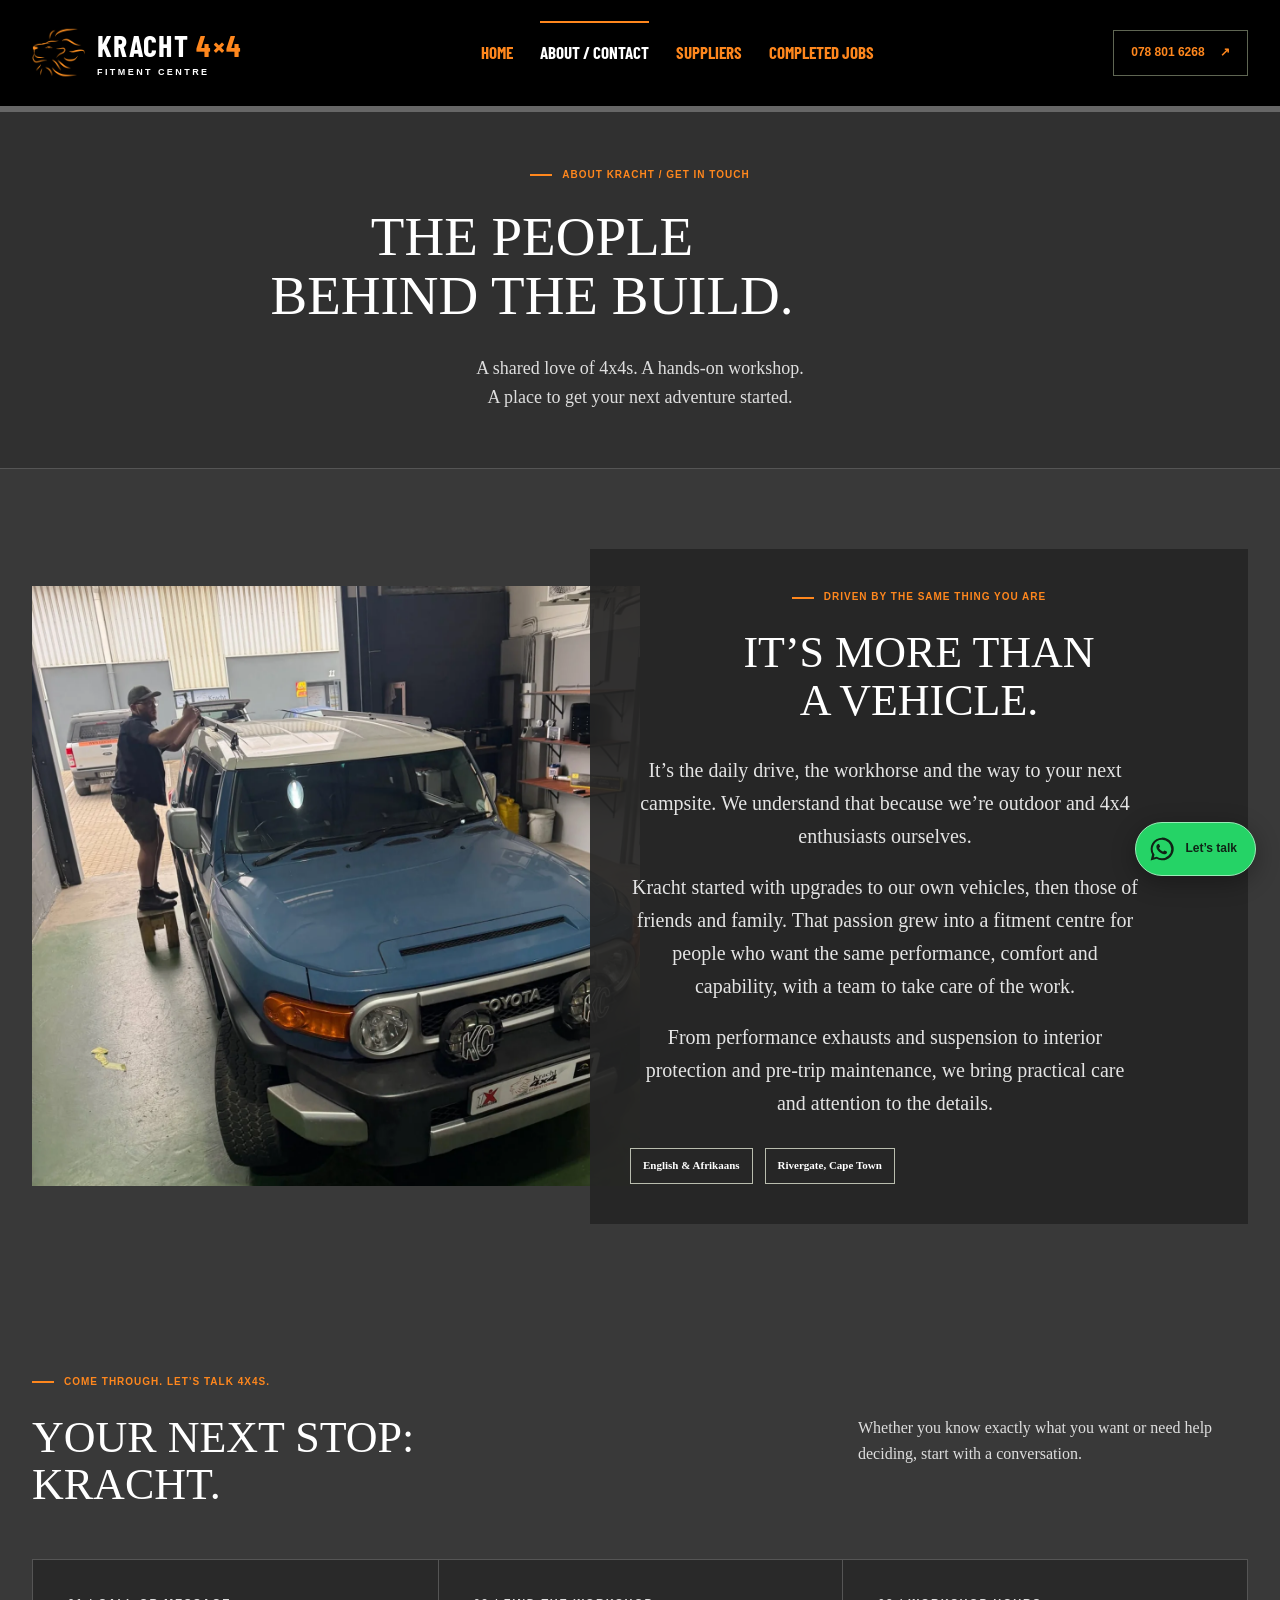
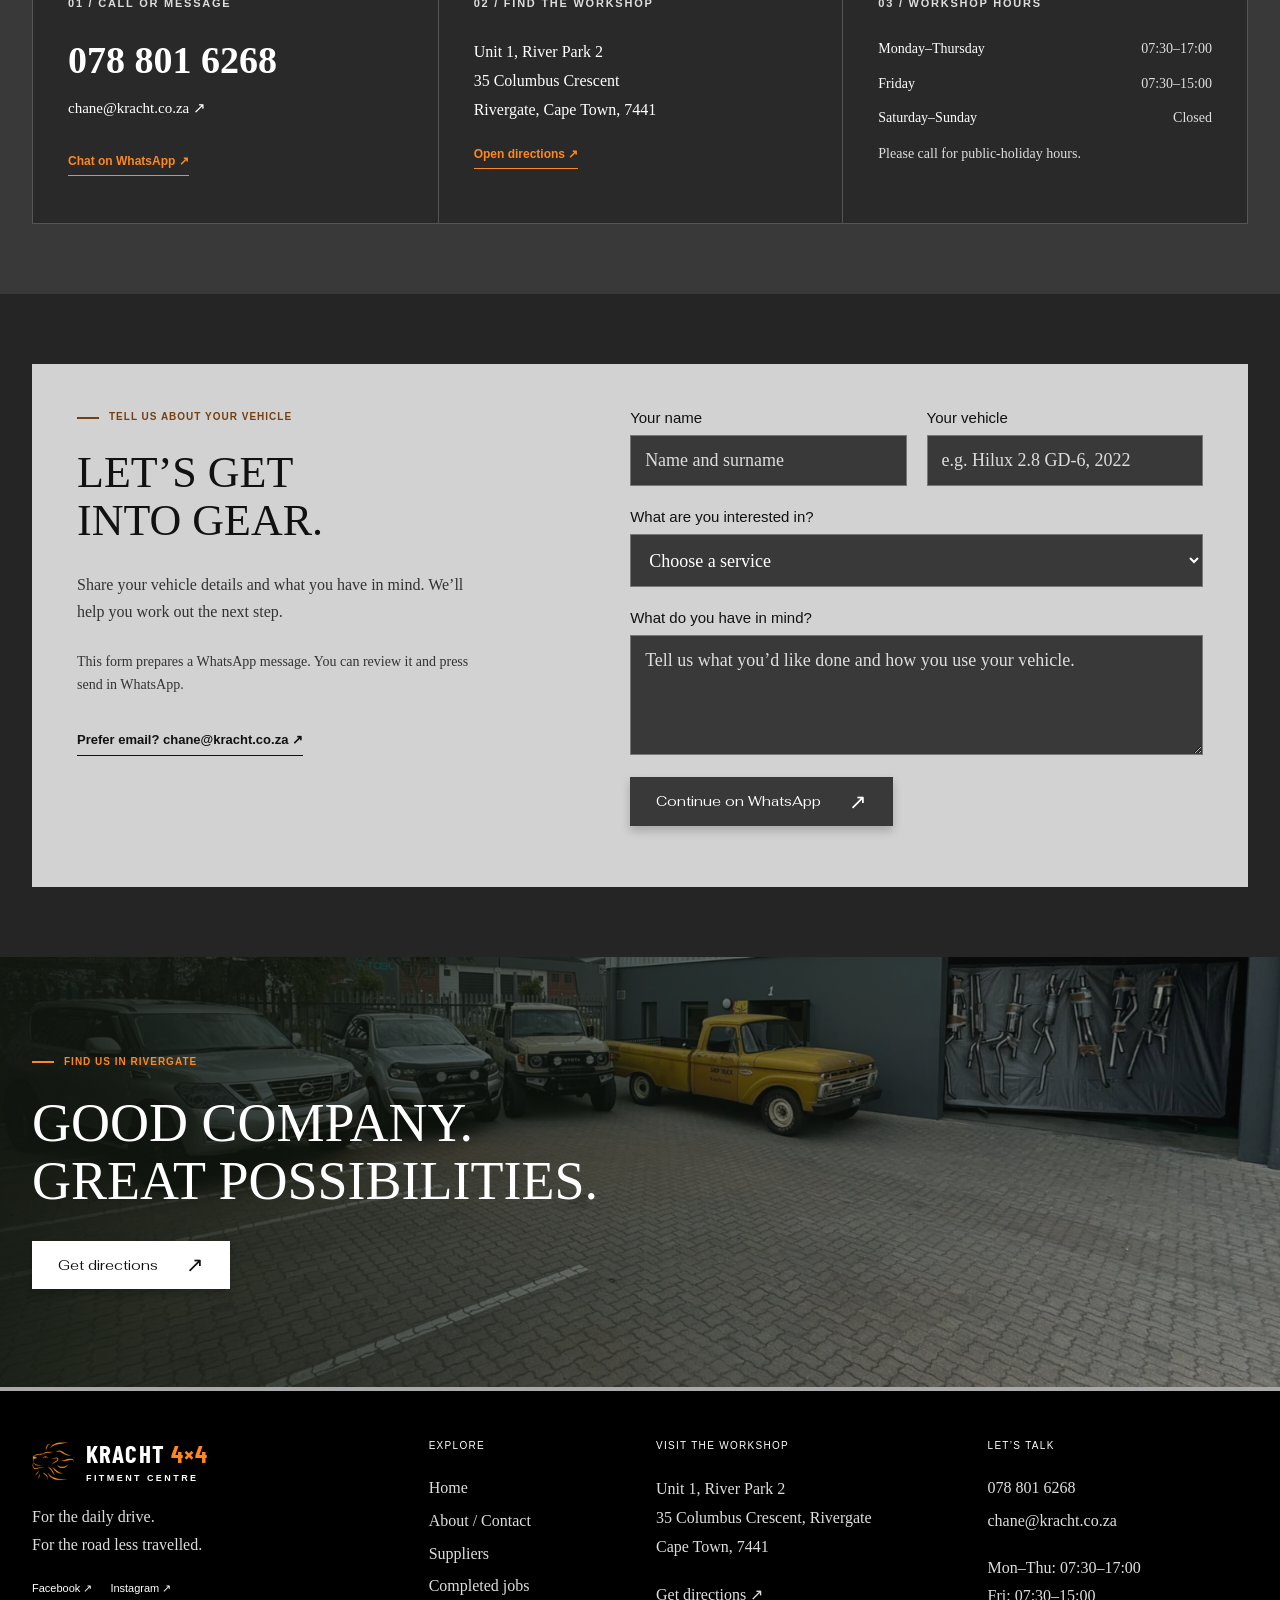
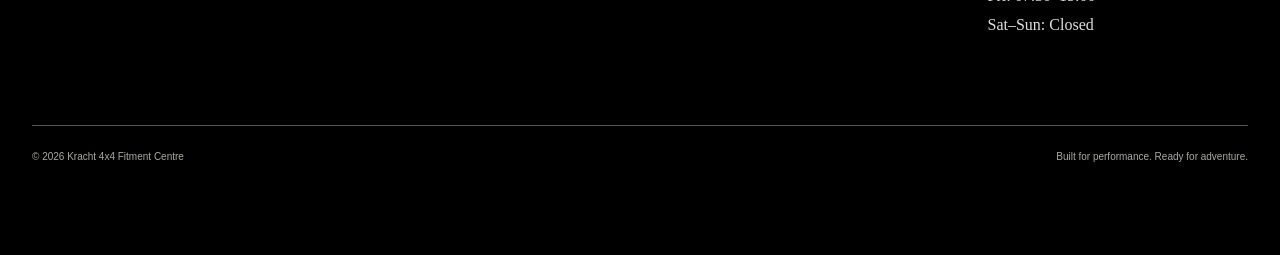
==== commit fe7bb136: "Updates" ====
--- a/about-contact.html
+++ b/about-contact.html
@@ -1 +1 @@
-<!doctype html><html lang="en-ZA"><head><meta charset="utf-8"><meta name="viewport" content="width=device-width,initial-scale=1"><title>About & Contact | Kracht 4x4 Cape Town</title><meta name="description" content="Meet Kracht 4x4 and visit our Rivergate workshop. Call 078 801 6268 or email chane@kracht.co.za for fitment, upgrades and maintenance."><meta name="theme-color" content="#121411"><link rel="canonical" href="https://krachtfitmentcentre.co.za/about-contact.html"><meta property="og:type" content="website"><meta property="og:title" content="About & Contact | Kracht 4x4 Cape Town"><meta property="og:description" content="Meet Kracht 4x4 and visit our Rivergate workshop. Call 078 801 6268 or email chane@kracht.co.za for fitment, upgrades and maintenance."><meta property="og:url" content="https://krachtfitmentcentre.co.za/about-contact.html"><meta property="og:image" content="https://krachtfitmentcentre.co.za/assets/site/workshop-lineup.webp"><meta name="twitter:card" content="summary_large_image"><link rel="icon" href="favicon.png"><link rel="preconnect" href="https://fonts.googleapis.com"><link rel="preconnect" href="https://fonts.gstatic.com" crossorigin><link href="https://fonts.googleapis.com/css2?family=Barlow+Condensed:wght@500;600;700;800&family=Barlow:wght@400;500;600;700&display=swap" rel="stylesheet"><link rel="stylesheet" href="assets/css/style.css"><script src="main.js" defer></script><script type="application/ld+json">{"@context": "https://schema.org", "@type": "AutoRepair", "name": "Kracht 4x4 Fitment Centre", "url": "https://krachtfitmentcentre.co.za/", "telephone": "+27788016268", "email": "chane@kracht.co.za", "address": {"@type": "PostalAddress", "streetAddress": "Unit 1, River Park 2, 35 Columbus Crescent, Rivergate", "addressLocality": "Cape Town", "postalCode": "7441", "addressCountry": "ZA"}, "openingHours": ["Mo-Th 07:30-17:00", "Fr 07:30-15:00"], "sameAs": ["https://www.facebook.com/Kracht4x4FitmentCentre", "https://www.instagram.com/kracht_4x4fitment/"]}</script><link href="https://fonts.googleapis.com/css2?family=Fahkwang:wght@400;500;600&display=swap" rel="stylesheet"><link rel="stylesheet" href="assets/css/reference.css"></head><body class="page-about-contact"><a class="skip-link" href="#main">Skip to content</a><div class="topbar"><div class="wrap"><span>PERFORMANCE. CAPABILITY. ADVENTURE.</span><a href="https://www.google.com/maps/dir/?api=1&destination=Kracht+4x4+Fitment+Centre+35+Columbus+Crescent+Cape+Town" target="_blank" rel="noopener">RIVERGATE · CAPE TOWN <span aria-hidden="true">↗</span></a></div></div><header class="site-header"><div class="wrap header-inner"><a class="brand" href="index.html" aria-label="Kracht 4x4 home"><img class="" src="assets/site/kracht-lion.webp" width="240" height="240" alt="" fetchpriority="high" decoding="async"><span>KRACHT <b>4×4</b><small>FITMENT CENTRE</small></span></a><nav id="site-nav" class="main-nav" aria-label="Main navigation"><a href="index.html" >Home</a><a href="about-contact.html" aria-current="page">About / Contact</a><a href="suppliers.html" >Suppliers</a><a href="completed-jobs.html" >Completed jobs</a></nav><a class="header-call" href="tel:+27788016268">078 801 6268 <span aria-hidden="true">↗</span></a><button class="nav-toggle" aria-label="Open menu" aria-controls="site-nav" aria-expanded="false"><span></span><span></span></button></div></header><main id="main"><section class="page-intro"><div class="wrap"><span class="eyebrow">About Kracht / Get in touch</span><h1>THE PEOPLE<br>BEHIND <em>THE BUILD.</em></h1><p>A shared love of 4x4s. A hands-on workshop.<br>A place to get your next adventure started.</p></div></section><section class="about-story cream"><div class="wrap story-split"><div><img class="" src="assets/site/fj-cruiser.webp" width="1400" height="1867" alt="Hands-on roof-rack fitment on an FJ Cruiser at Kracht" fetchpriority="high" decoding="async"></div><div class="story-copy"><span class="eyebrow">Driven by the same thing you are</span><h2>IT’S MORE THAN<br><em>A VEHICLE.</em></h2><p>It’s the daily drive, the workhorse and the way to your next campsite. We understand that because we’re outdoor and 4x4 enthusiasts ourselves.</p><p>Kracht started with upgrades to our own vehicles, then those of friends and family. That passion grew into a fitment centre for people who want the same performance, comfort and capability, with a team to take care of the work.</p><p>From performance exhausts and suspension to interior protection and pre-trip maintenance, we bring practical care and attention to the details.</p><div class="inline-tags"><span>English & Afrikaans</span><span>Rivergate, Cape Town</span></div></div></div></section><section class="section" id="contact"><div class="wrap"><div class="section-head"><div><span class="eyebrow">Come through. Let’s talk 4x4s.</span><h2>YOUR NEXT STOP:<br><em>KRACHT.</em></h2></div><p>Whether you know exactly what you want or need help deciding, start with a conversation.</p></div><div class="contact-grid"><div class="contact-card"><span class="small-label">01 / Call or message</span><a class="contact-large" href="tel:+27788016268">078 801 6268</a><a href="mailto:chane@kracht.co.za">chane@kracht.co.za ↗</a><a class="text-link" href="https://wa.me/27788016268" target="_blank" rel="noopener">Chat on WhatsApp ↗</a></div><div class="contact-card"><span class="small-label">02 / Find the workshop</span><address>Unit 1, River Park 2<br>35 Columbus Crescent<br>Rivergate, Cape Town, 7441</address><a class="text-link" href="https://www.google.com/maps/dir/?api=1&destination=Kracht+4x4+Fitment+Centre+35+Columbus+Crescent+Cape+Town" target="_blank" rel="noopener">Open directions ↗</a></div><div class="contact-card"><span class="small-label">03 / Workshop hours</span><dl class="hours"><div><dt>Monday–Thursday</dt><dd>07:30–17:00</dd></div><div><dt>Friday</dt><dd>07:30–15:00</dd></div><div><dt>Saturday–Sunday</dt><dd>Closed</dd></div></dl><p class="small">Please call for public-holiday hours.</p></div></div></div></section><section class="section muted" id="enquiry"><div class="wrap enquiry-grid"><div><span class="eyebrow">Tell us about your vehicle</span><h2>LET’S GET<br><em>INTO GEAR.</em></h2><p>Share your vehicle details and what you have in mind. We’ll help you work out the next step.</p><p class="form-explain">This form prepares a WhatsApp message. You can review it and press send in WhatsApp.</p><a class="text-link" href="mailto:chane@kracht.co.za">Prefer email? chane@kracht.co.za ↗</a></div><form id="quote-form"><div class="form-row"><label>Your name<input name="name" autocomplete="name" required maxlength="80" placeholder="Name and surname"></label><label>Your vehicle<input name="vehicle" required maxlength="120" placeholder="e.g. Hilux 2.8 GD-6, 2022"></label></div><label>What are you interested in?<select name="service" required><option value="">Choose a service</option>Performance exhausts & ECU tuning</option>Suspension upgrades</option>Maintenance & repairs</option>4x4 accessories & touring</option>Interior upgrades</option>Not sure yet — let’s chat</option></select></label><label>What do you have in mind?<textarea name="message" rows="4" required maxlength="1500" placeholder="Tell us what you’d like done and how you use your vehicle."></textarea></label><button type="submit" class="btn btn-primary">Continue on WhatsApp <span aria-hidden="true">↗</span></button><p id="form-status" role="status" class="small"></p><noscript><p>Please <a href="https://wa.me/27788016268">message us directly on WhatsApp</a> or call 078 801 6268.</p></noscript></form></div></section><section class="workshop-banner"><img class="" src="assets/site/workshop-lineup.webp" width="1600" height="701" alt="Vehicles outside Kracht’s Rivergate workshop" loading="lazy" decoding="async"><div class="wrap"><span class="eyebrow light">Find us in Rivergate</span><h2>GOOD COMPANY.<br>GREAT POSSIBILITIES.</h2><a class="btn btn-primary" href="https://www.google.com/maps/dir/?api=1&destination=Kracht+4x4+Fitment+Centre+35+Columbus+Crescent+Cape+Town">Get directions<span aria-hidden="true">↗</span></a></div></section></main><footer><div class="wrap footer-grid"><div><a class="brand" href="index.html" aria-label="Kracht 4x4 home"><img class="" src="assets/site/kracht-lion.webp" width="240" height="240" alt="" fetchpriority="high" decoding="async"><span>KRACHT <b>4×4</b><small>FITMENT CENTRE</small></span></a><p>For the daily drive.<br>For the road less travelled.</p><div class="socials"><a href="https://www.facebook.com/Kracht4x4FitmentCentre" target="_blank" rel="noopener">Facebook ↗</a><a href="https://www.instagram.com/kracht_4x4fitment/" target="_blank" rel="noopener">Instagram ↗</a></div></div><div><h3>Explore</h3><a href="index.html">Home</a><a href="about-contact.html">About / Contact</a><a href="suppliers.html">Suppliers</a><a href="completed-jobs.html">Completed jobs</a></div><div><h3>Visit the workshop</h3><address>Unit 1, River Park 2<br>35 Columbus Crescent, Rivergate<br>Cape Town, 7441</address><a href="https://www.google.com/maps/dir/?api=1&destination=Kracht+4x4+Fitment+Centre+35+Columbus+Crescent+Cape+Town" target="_blank" rel="noopener">Get directions ↗</a></div><div><h3>Let’s talk</h3><a href="tel:+27788016268">078 801 6268</a><a href="mailto:chane@kracht.co.za">chane@kracht.co.za</a><p>Mon–Thu: 07:30–17:00<br>Fri: 07:30–15:00<br>Sat–Sun: Closed</p></div></div><div class="wrap footer-bottom"><span>© <span data-year>2026</span> Kracht 4x4 Fitment Centre</span><span>Built for performance. Ready for adventure.</span></div></footer><a class="float-whatsapp" href="https://wa.me/27788016268" target="_blank" rel="noopener" aria-label="Chat to Kracht 4x4 on WhatsApp (opens in a new tab)"><svg viewBox="0 0 32 32" aria-hidden="true"><path fill="currentColor" d="M16 3a13 13 0 0 0-11.3 19.4L3 29l6.8-1.8A13 13 0 1 0 16 3Zm0 2.4a10.6 10.6 0 0 1 0 21.2c-2 0-3.8-.5-5.5-1.5l-.5-.3-3.4.9.9-3.3-.3-.5A10.6 10.6 0 0 1 16 5.4Zm-4.6 5.1c-.3 0-.6.1-.8.4-.8.8-1.1 1.7-1 2.7.1 2.1 1.8 4.4 3.4 5.8 1.6 1.4 3.7 2.5 5.7 2.6 1 .1 2.1-.4 2.7-1.2.3-.4.5-1.4.3-1.7-.2-.2-2.6-1.4-2.9-1.4-.4 0-.6.5-1.2 1.1-.2.2-.4.2-.7.1a9.3 9.3 0 0 1-4.1-3.6c-.2-.3-.2-.5 0-.7.5-.6 1-1 1-1.4 0-.3-1-2.6-1.2-2.8-.2-.1-.8-.1-1.2.1Z"/></svg><span>Let’s talk</span></a></body></html>+<!doctype html><html lang="en-ZA"><head><meta charset="utf-8"><meta name="viewport" content="width=device-width,initial-scale=1"><title>About & Contact | Kracht 4x4 Cape Town</title><meta name="description" content="Meet Kracht 4x4 and visit our Rivergate workshop. Call 078 801 6268 or email chane@kracht.co.za for fitment, upgrades and maintenance."><meta name="theme-color" content="#121411"><link rel="canonical" href="https://krachtfitmentcentre.co.za/about-contact.html"><meta property="og:type" content="website"><meta property="og:title" content="About & Contact | Kracht 4x4 Cape Town"><meta property="og:description" content="Meet Kracht 4x4 and visit our Rivergate workshop. Call 078 801 6268 or email chane@kracht.co.za for fitment, upgrades and maintenance."><meta property="og:url" content="https://krachtfitmentcentre.co.za/about-contact.html"><meta property="og:image" content="https://krachtfitmentcentre.co.za/assets/site/workshop-lineup.webp"><meta name="twitter:card" content="summary_large_image"><link rel="icon" href="favicon.png"><link rel="preconnect" href="https://fonts.googleapis.com"><link rel="preconnect" href="https://fonts.gstatic.com" crossorigin><link href="https://fonts.googleapis.com/css2?family=Barlow+Condensed:wght@500;600;700;800&family=Barlow:wght@400;500;600;700&display=swap" rel="stylesheet"><link rel="stylesheet" href="assets/css/style.css"><script src="main.js" defer></script><script type="application/ld+json">{"@context": "https://schema.org", "@type": "AutoRepair", "name": "Kracht 4x4 Fitment Centre", "url": "https://krachtfitmentcentre.co.za/", "telephone": "+27788016268", "email": "chane@kracht.co.za", "address": {"@type": "PostalAddress", "streetAddress": "Unit 1, River Park 2, 35 Columbus Crescent, Rivergate", "addressLocality": "Cape Town", "postalCode": "7441", "addressCountry": "ZA"}, "openingHours": ["Mo-Th 07:30-17:00", "Fr 07:30-15:00"], "sameAs": ["https://www.facebook.com/Kracht4x4FitmentCentre", "https://www.instagram.com/kracht_4x4fitment/"]}</script><link href="https://fonts.googleapis.com/css2?family=Fahkwang:wght@400;500;600&display=swap" rel="stylesheet"><link rel="stylesheet" href="assets/css/reference.css"></head><body class="page-about-contact"><a class="skip-link" href="#main">Skip to content</a><div class="topbar"><div class="wrap"><span>PERFORMANCE. CAPABILITY. ADVENTURE.</span><a href="https://www.google.com/maps/dir/?api=1&destination=Kracht+4x4+Fitment+Centre+35+Columbus+Crescent+Cape+Town" target="_blank" rel="noopener">RIVERGATE · CAPE TOWN <span aria-hidden="true">↗</span></a></div></div><header class="site-header"><div class="wrap header-inner"><a class="brand" href="index.html" aria-label="Kracht 4x4 home"><img class="" src="assets/site/kracht-lion.webp" width="240" height="240" alt="" fetchpriority="high" decoding="async"><span>KRACHT <b>4×4</b><small>FITMENT CENTRE</small></span></a><nav id="site-nav" class="main-nav" aria-label="Main navigation"><a href="index.html" >Home</a><a href="about-contact.html" aria-current="page">About / Contact</a><a href="suppliers.html" >Suppliers</a><a href="completed-jobs.html" >Completed jobs</a></nav><a class="header-call" href="tel:+27788016268">078 801 6268 <span aria-hidden="true">↗</span></a><button class="nav-toggle" aria-label="Open menu" aria-controls="site-nav" aria-expanded="false"><span></span><span></span></button></div></header><main id="main"><section class="page-intro"><div class="wrap"><span class="eyebrow">About Kracht / Get in touch</span><h1>THE PEOPLE<br>BEHIND <em>THE BUILD.</em></h1><p>A shared love of 4x4s. A hands-on workshop.<br>A place to get your next adventure started.</p></div></section><section class="about-story cream"><div class="wrap story-split"><div><img class="" src="assets/site/fj-cruiser.webp" width="1400" height="1867" alt="Hands-on roof-rack fitment on an FJ Cruiser at Kracht" fetchpriority="high" decoding="async"></div><div class="story-copy"><span class="eyebrow">Driven by the same thing you are</span><h2>IT’S MORE THAN<br><em>A VEHICLE.</em></h2><p>It’s the daily drive, the workhorse and the way to your next campsite. We understand that because we’re outdoor and 4x4 enthusiasts ourselves.</p><p>Kracht started with upgrades to our own vehicles, then those of friends and family. That passion grew into a fitment centre for people who want the same performance, comfort and capability, with a team to take care of the work.</p><p>From performance exhausts and suspension to interior protection and pre-trip maintenance, we bring practical care and attention to the details.</p><div class="inline-tags"><span>English & Afrikaans</span><span>Rivergate, Cape Town</span></div></div></div></section><section class="section" id="contact"><div class="wrap"><div class="section-head"><div><span class="eyebrow">Come through. Let’s talk 4x4s.</span><h2>YOUR NEXT STOP:<br><em>KRACHT.</em></h2></div><p>Whether you know exactly what you want or need help deciding, start with a conversation.</p></div><div class="contact-grid"><div class="contact-card"><span class="small-label">01 / Call or message</span><a class="contact-large" href="tel:+27788016268">078 801 6268</a><a href="mailto:chane@kracht.co.za">chane@kracht.co.za ↗</a><a class="text-link" href="https://wa.me/27788016268" target="_blank" rel="noopener">Chat on WhatsApp ↗</a></div><div class="contact-card"><span class="small-label">02 / Find the workshop</span><address>Unit 1, River Park 2<br>35 Columbus Crescent<br>Rivergate, Cape Town, 7441</address><a class="text-link" href="https://www.google.com/maps/dir/?api=1&destination=Kracht+4x4+Fitment+Centre+35+Columbus+Crescent+Cape+Town" target="_blank" rel="noopener">Open directions ↗</a></div><div class="contact-card"><span class="small-label">03 / Workshop hours</span><dl class="hours"><div><dt>Monday–Thursday</dt><dd>07:30–17:00</dd></div><div><dt>Friday</dt><dd>07:30–15:00</dd></div><div><dt>Saturday–Sunday</dt><dd>Closed</dd></div></dl><p class="small">Please call for public-holiday hours.</p></div></div></div></section><section class="section muted" id="enquiry"><div class="wrap enquiry-grid"><div><span class="eyebrow">Tell us about your vehicle</span><h2>LET’S GET<br><em>INTO GEAR.</em></h2><p>Share your vehicle details and what you have in mind. We’ll help you work out the next step.</p><p class="form-explain">This form prepares a WhatsApp message. You can review it and press send in WhatsApp.</p><a class="text-link" href="mailto:chane@kracht.co.za">Prefer email? chane@kracht.co.za ↗</a></div><form id="quote-form"><div class="form-row"><label>Your name<input name="name" autocomplete="name" required maxlength="80" placeholder="Name and surname"></label><label>Your vehicle<input name="vehicle" required maxlength="120" placeholder="e.g. Hilux 2.8 GD-6, 2022"></label></div><label>What are you interested in?<select name="service" required><option value="">Choose a service</option>Performance exhausts & ECU tuning</option>Suspension upgrades</option>Maintenance & repairs</option>4x4 accessories & overlanding</option>Interior upgrades</option>Not sure yet — let’s chat</option></select></label><label>What do you have in mind?<textarea name="message" rows="4" required maxlength="1500" placeholder="Tell us what you’d like done and how you use your vehicle."></textarea></label><button type="submit" class="btn btn-primary">Continue on WhatsApp <span aria-hidden="true">↗</span></button><p id="form-status" role="status" class="small"></p><noscript><p>Please <a href="https://wa.me/27788016268">message us directly on WhatsApp</a> or call 078 801 6268.</p></noscript></form></div></section><section class="workshop-banner"><img class="" src="assets/site/workshop-lineup.webp" width="1600" height="701" alt="Vehicles outside Kracht’s Rivergate workshop" loading="lazy" decoding="async"><div class="wrap"><span class="eyebrow light">Find us in Rivergate</span><h2>GOOD COMPANY.<br>GREAT POSSIBILITIES.</h2><a class="btn btn-primary" href="https://www.google.com/maps/dir/?api=1&destination=Kracht+4x4+Fitment+Centre+35+Columbus+Crescent+Cape+Town">Get directions<span aria-hidden="true">↗</span></a></div></section></main><footer><div class="wrap footer-grid"><div><a class="brand" href="index.html" aria-label="Kracht 4x4 home"><img class="" src="assets/site/kracht-lion.webp" width="240" height="240" alt="" fetchpriority="high" decoding="async"><span>KRACHT <b>4×4</b><small>FITMENT CENTRE</small></span></a><p>For the daily drive.<br>For the road less travelled.</p><div class="socials"><a href="https://www.facebook.com/Kracht4x4FitmentCentre" target="_blank" rel="noopener">Facebook ↗</a><a href="https://www.instagram.com/kracht_4x4fitment/" target="_blank" rel="noopener">Instagram ↗</a></div></div><div><h3>Explore</h3><a href="index.html">Home</a><a href="about-contact.html">About / Contact</a><a href="suppliers.html">Suppliers</a><a href="completed-jobs.html">Completed jobs</a></div><div><h3>Visit the workshop</h3><address>Unit 1, River Park 2<br>35 Columbus Crescent, Rivergate<br>Cape Town, 7441</address><a href="https://www.google.com/maps/dir/?api=1&destination=Kracht+4x4+Fitment+Centre+35+Columbus+Crescent+Cape+Town" target="_blank" rel="noopener">Get directions ↗</a></div><div><h3>Let’s talk</h3><a href="tel:+27788016268">078 801 6268</a><a href="mailto:chane@kracht.co.za">chane@kracht.co.za</a><p>Mon–Thu: 07:30–17:00<br>Fri: 07:30–15:00<br>Sat–Sun: Closed</p></div></div><div class="wrap footer-bottom"><span>© <span data-year>2026</span> Kracht 4x4 Fitment Centre</span><span>Built for performance. Ready for adventure.</span></div></footer><a class="float-whatsapp" href="https://wa.me/27788016268" target="_blank" rel="noopener" aria-label="Chat to Kracht 4x4 on WhatsApp (opens in a new tab)"><svg viewBox="0 0 32 32" aria-hidden="true"><path fill="currentColor" d="M16 3a13 13 0 0 0-11.3 19.4L3 29l6.8-1.8A13 13 0 1 0 16 3Zm0 2.4a10.6 10.6 0 0 1 0 21.2c-2 0-3.8-.5-5.5-1.5l-.5-.3-3.4.9.9-3.3-.3-.5A10.6 10.6 0 0 1 16 5.4Zm-4.6 5.1c-.3 0-.6.1-.8.4-.8.8-1.1 1.7-1 2.7.1 2.1 1.8 4.4 3.4 5.8 1.6 1.4 3.7 2.5 5.7 2.6 1 .1 2.1-.4 2.7-1.2.3-.4.5-1.4.3-1.7-.2-.2-2.6-1.4-2.9-1.4-.4 0-.6.5-1.2 1.1-.2.2-.4.2-.7.1a9.3 9.3 0 0 1-4.1-3.6c-.2-.3-.2-.5 0-.7.5-.6 1-1 1-1.4 0-.3-1-2.6-1.2-2.8-.2-.1-.8-.1-1.2.1Z"/></svg><span>Let’s talk</span></a></body></html>
--- a/assets/css/style.css
+++ b/assets/css/style.css
@@ -12,3 +12,6 @@
 
 /* Rotating supplier gallery */
 .supplier-strip>.wrap{display:block}.supplier-gallery-heading{display:flex;justify-content:space-between;align-items:center;gap:20px;margin-bottom:20px}.supplier-strip .supplier-gallery-heading .small-label{display:block}.supplier-track{display:flex;gap:20px;overflow-x:auto;scroll-snap-type:x mandatory;scrollbar-width:none}.supplier-track::-webkit-scrollbar{display:none}.supplier-track>a{flex:0 0 calc((100% - 100px)/6);min-width:0;scroll-snap-align:start;padding:14px;background:#fff;display:flex;align-items:center;justify-content:center}.supplier-track img{width:100%;height:75px;object-fit:contain}.supplier-controls{display:flex;justify-content:center;gap:8px;margin-top:18px}.supplier-controls[hidden]{display:none}.supplier-controls button{border:1px solid #909487;background:transparent;color:var(--ink);padding:8px 14px;font-size:12px;min-height:44px}.supplier-controls button:hover{background:#d7d8ce}.supplier-track>a:focus-visible{outline-offset:-4px}@media(max-width:850px){.supplier-track>a{flex-basis:calc((100% - 40px)/3)}}@media(max-width:560px){.supplier-track{gap:12px}.supplier-track>a{flex-basis:calc((100% - 12px)/2)}.supplier-gallery-heading .small-label{font-size:8px}.supplier-track img{height:65px}}
+
+.workshop-banner>img{object-position:center top}
+@media(max-width:560px){.workshop-banner>img{object-position:60% top}}
